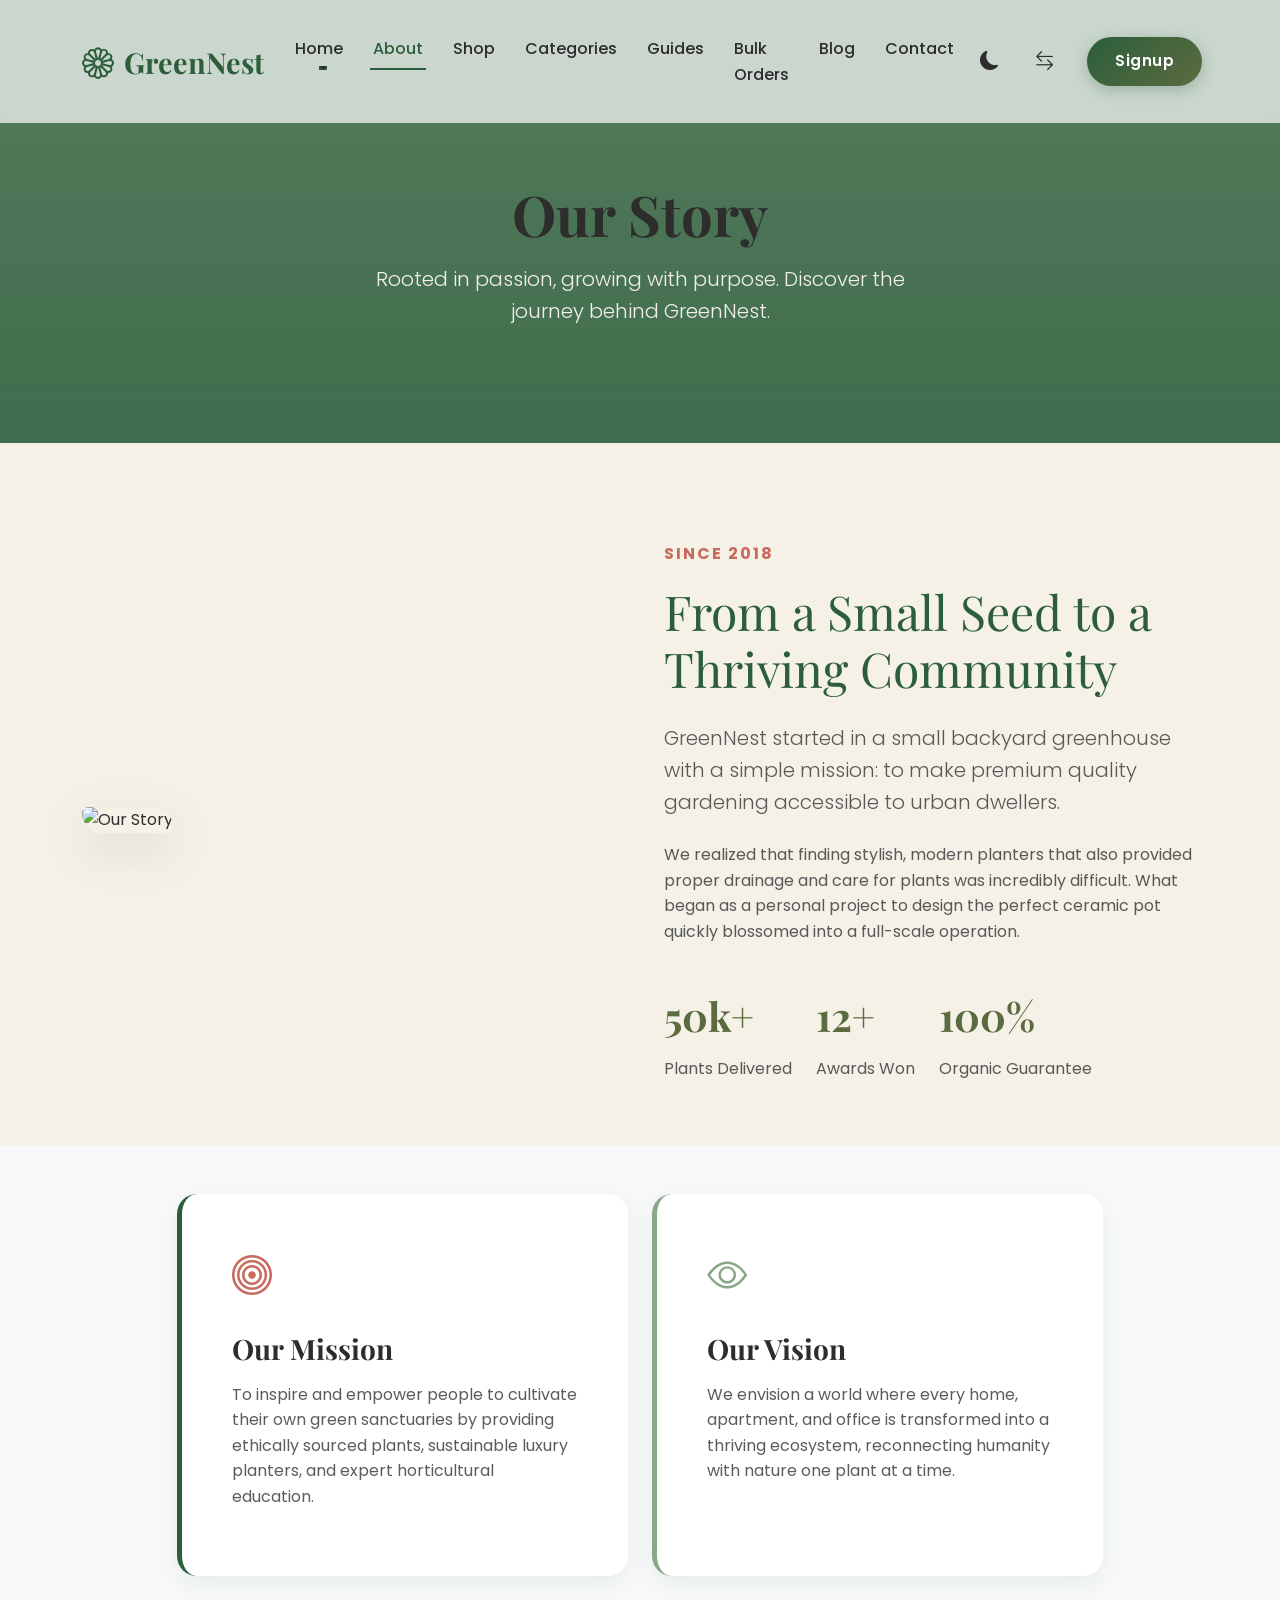
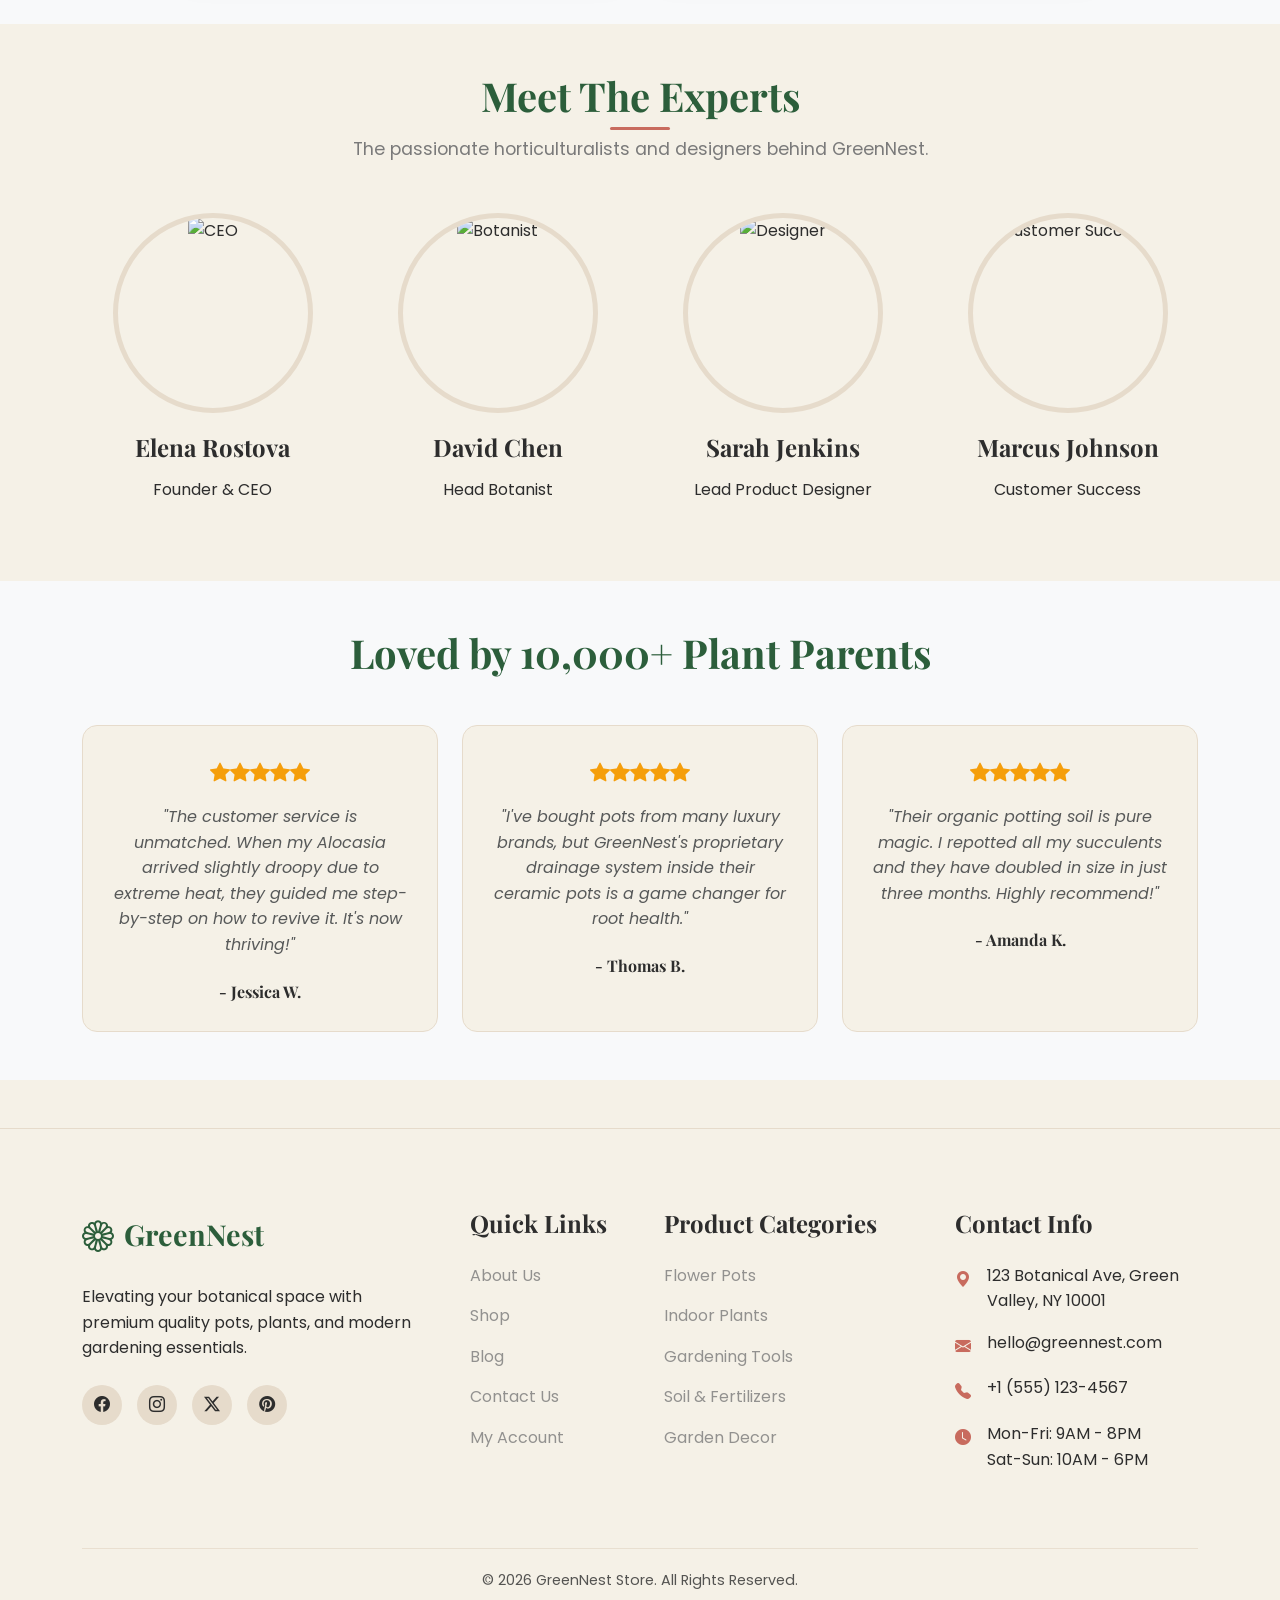
==== about.html @ ca54c71d "commit1" ====
<!DOCTYPE html>
<html lang="en" dir="ltr" data-theme="light">
<head>
    <meta charset="UTF-8">
    <meta name="viewport" content="width=device-width, initial-scale=1.0">
    <title>About Us | GreenNest</title>
    <link rel="icon" type="image/svg+xml" href="favicon.svg">
    
    <link href="https://cdn.jsdelivr.net/npm/bootstrap@5.3.2/dist/css/bootstrap.min.css" rel="stylesheet">
    <link rel="stylesheet" href="https://cdn.jsdelivr.net/npm/bootstrap-icons@1.11.1/font/bootstrap-icons.css">
    <link href="https://unpkg.com/aos@2.3.1/dist/aos.css" rel="stylesheet">
    
    <link rel="stylesheet" href="css/style.css">
    <link rel="stylesheet" href="css/rtl.css">
    
    <style>
        .page-hero {
            padding: 180px 0 100px;
            background: linear-gradient(rgba(44, 94, 59, 0.8), rgba(44, 94, 59, 0.9)), url('https://loremflickr.com/1920/600/botanical,garden?lock=31') center/cover;
            color: #fff;
            text-align: center;
        }
        
        .story-img {
            border-radius: 30px 100px 30px 100px;
            box-shadow: var(--shadow-lg);
            width: 100%;
            height: 500px;
            object-fit: cover;
        }
        
        .mission-box {
            background: var(--color-white);
            padding: 50px;
            border-radius: 20px;
            box-shadow: var(--shadow-md);
            height: 100%;
            border-left: 5px solid var(--color-forest-green);
        }
        [data-theme="dark"] .mission-box {
            background: var(--color-card-bg);
        }
        
        .team-member {
            text-align: center;
            margin-bottom: 30px;
        }
        
        .team-img-wrap {
            width: 200px;
            height: 200px;
            border-radius: 50%;
            margin: 0 auto 20px;
            overflow: hidden;
            position: relative;
            border: 5px solid var(--color-beige);
        }
        
        .team-img-wrap img {
            width: 100%;
            height: 100%;
            object-fit: cover;
            transition: transform var(--transition-smooth);
        }
        
        .team-member:hover .team-img-wrap img {
            transform: scale(1.1);
        }
        
        .review-card {
            background: var(--color-bg);
            border: 1px solid var(--color-border);
            border-radius: 15px;
            padding: 30px;
            text-align: center;
            transition: all var(--transition-fast);
        }
        .review-card:hover {
            box-shadow: var(--shadow-md);
            transform: translateY(-5px);
        }
    </style>
</head>
<body>

    <!-- Header (Shared) -->
    <header class="site-header">
        <div class="container">
            <nav class="navbar navbar-expand-lg">
                <a class="navbar-brand" href="index.html">
                    <i class="bi bi-flower1"></i> GreenNest
                </a>
                
                <button class="navbar-toggler" type="button" data-bs-toggle="collapse" data-bs-target="#mainNav">
                    <span class="navbar-toggler-icon"></span>
                </button>
                
                <div class="collapse navbar-collapse" id="mainNav">
                    <ul class="navbar-nav mx-auto mb-2 mb-lg-0">
                        <li class="nav-item dropdown">
                            <a class="nav-link dropdown-toggle" href="#" role="button" data-bs-toggle="dropdown">Home</a>
                            <ul class="dropdown-menu glass-panel">
                                <li><a class="dropdown-item" href="index.html">Home 1</a></li>
                                <li><a class="dropdown-item" href="index-2.html">Home 2</a></li>
                            </ul>
                        </li>
                        <li class="nav-item"><a class="nav-link active" href="about.html">About</a></li>
                        <li class="nav-item"><a class="nav-link" href="shop.html">Shop</a></li>
                        <li class="nav-item"><a class="nav-link" href="categories.html">Categories</a></li>
                        <li class="nav-item"><a class="nav-link" href="gardening-guides.html">Guides</a></li>
                        <li class="nav-item"><a class="nav-link" href="bulk-orders.html">Bulk Orders</a></li>
                        <li class="nav-item"><a class="nav-link" href="blog.html">Blog</a></li>
                        <li class="nav-item"><a class="nav-link" href="contact.html">Contact</a></li>
                    </ul>
                    
                    <div class="nav-actions">
                        <button id="themeToggle" class="icon-btn theme-toggle" title="Toggle Dark/Light Mode">
                            <i class="bi bi-moon-fill"></i>
                        </button>
                        <button id="rtlToggle" class="icon-btn" title="Toggle RTL">
                            <i class="bi bi-arrow-left-right"></i>
                        </button>
                        
                        <a href="signup.html" class="btn-premium btn-primary-custom ms-2">Signup</a>
                    </div>
                </div>
            </nav>
        </div>
    </header>

    <main>
        <!-- Section 1: Hero -->
        <section class="page-hero" data-aos="fade-in">
            <div class="container">
                <h1 class="display-4 fw-bold mb-3" style="font-family: var(--font-secondary);">Our Story</h1>
                <p class="lead max-w-lg mx-auto" style="max-width: 600px; color: var(--color-cream);">Rooted in passion, growing with purpose. Discover the journey behind GreenNest.</p>
            </div>
        </section>

        <!-- Section 2: Our Story (Split layout) -->
        <section class="py-5" style="margin-top: 50px;">
            <div class="container">
                <div class="row align-items-center g-5">
                    <div class="col-lg-6" data-aos="fade-right">
                        <img loading="lazy" src="https://loremflickr.com/800/800/greenhouse,founder?lock=32" alt="Our Story" class="story-img">
                    </div>
                    <div class="col-lg-6" data-aos="fade-left">
                        <span class="text-uppercase fw-bold mb-3 d-block" style="color: var(--color-terracotta); letter-spacing: 2px;">Since 2018</span>
                        <h2 class="display-5 mb-4" style="color: var(--color-forest-green); font-family: var(--font-secondary);">From a Small Seed to a Thriving Community</h2>
                        <p class="lead text-muted mb-4">GreenNest started in a small backyard greenhouse with a simple mission: to make premium quality gardening accessible to urban dwellers.</p>
                        <p class="text-muted mb-4">We realized that finding stylish, modern planters that also provided proper drainage and care for plants was incredibly difficult. What began as a personal project to design the perfect ceramic pot quickly blossomed into a full-scale operation.</p>
                        <div class="d-flex gap-4 mt-5">
                            <div>
                                <h3 class="fs-1 fw-bold" style="color: var(--color-olive);">50k+</h3>
                                <p class="text-muted">Plants Delivered</p>
                            </div>
                            <div>
                                <h3 class="fs-1 fw-bold" style="color: var(--color-olive);">12+</h3>
                                <p class="text-muted">Awards Won</p>
                            </div>
                            <div>
                                <h3 class="fs-1 fw-bold" style="color: var(--color-olive);">100%</h3>
                                <p class="text-muted">Organic Guarantee</p>
                            </div>
                        </div>
                    </div>
                </div>
            </div>
        </section>

        <!-- Section 3: Mission & Vision -->
        <section class="bg-light py-5">
            <div class="container">
                <div class="row g-4 justify-content-center">
                    <div class="col-lg-5" data-aos="zoom-in" data-aos-delay="100">
                        <div class="mission-box">
                            <i class="bi bi-bullseye fs-1 mb-4 d-block" style="color: var(--color-terracotta);"></i>
                            <h3 class="mb-3">Our Mission</h3>
                            <p class="text-muted">To inspire and empower people to cultivate their own green sanctuaries by providing ethically sourced plants, sustainable luxury planters, and expert horticultural education.</p>
                        </div>
                    </div>
                    <div class="col-lg-5" data-aos="zoom-in" data-aos-delay="200">
                        <div class="mission-box" style="border-left-color: var(--color-sage-green);">
                            <i class="bi bi-eye fs-1 mb-4 d-block" style="color: var(--color-sage-green);"></i>
                            <h3 class="mb-3">Our Vision</h3>
                            <p class="text-muted">We envision a world where every home, apartment, and office is transformed into a thriving ecosystem, reconnecting humanity with nature one plant at a time.</p>
                        </div>
                    </div>
                </div>
            </div>
        </section>

        <!-- Section 4: Our Team -->
        <section class="py-5">
            <div class="container">
                <div class="section-title" data-aos="fade-up">
                    <h2>Meet The Experts</h2>
                    <p>The passionate horticulturalists and designers behind GreenNest.</p>
                </div>
                
                <div class="row g-4">
                    <div class="col-lg-3 col-md-6" data-aos="fade-up" data-aos-delay="100">
                        <div class="team-member">
                            <div class="team-img-wrap">
                                <img loading="lazy" src="https://loremflickr.com/400/400/portrait,woman?lock=33" alt="CEO">
                            </div>
                            <h4>Elena Rostova</h4>
                            <p class="text-terracotta">Founder & CEO</p>
                        </div>
                    </div>
                    <div class="col-lg-3 col-md-6" data-aos="fade-up" data-aos-delay="200">
                        <div class="team-member">
                            <div class="team-img-wrap">
                                <img loading="lazy" src="https://loremflickr.com/400/400/portrait,man?lock=34" alt="Botanist">
                            </div>
                            <h4>David Chen</h4>
                            <p class="text-terracotta">Head Botanist</p>
                        </div>
                    </div>
                    <div class="col-lg-3 col-md-6" data-aos="fade-up" data-aos-delay="300">
                        <div class="team-member">
                            <div class="team-img-wrap">
                                <img loading="lazy" src="https://loremflickr.com/400/400/portrait,woman?lock=35" alt="Designer">
                            </div>
                            <h4>Sarah Jenkins</h4>
                            <p class="text-terracotta">Lead Product Designer</p>
                        </div>
                    </div>
                    <div class="col-lg-3 col-md-6" data-aos="fade-up" data-aos-delay="400">
                        <div class="team-member">
                            <div class="team-img-wrap">
                                <img loading="lazy" src="https://loremflickr.com/400/400/portrait,man?lock=36" alt="Customer Success">
                            </div>
                            <h4>Marcus Johnson</h4>
                            <p class="text-terracotta">Customer Success</p>
                        </div>
                    </div>
                </div>
            </div>
        </section>

        <!-- Section 5: Customer Reviews (Carousel style layout) -->
        <section class="bg-light py-5 mb-5">
            <div class="container">
                <div class="text-center mb-5" data-aos="fade-down">
                    <h2 class="display-6 fw-bold" style="color: var(--color-forest-green); font-family: var(--font-secondary);">Loved by 10,000+ Plant Parents</h2>
                </div>
                
                <div class="row g-4">
                    <div class="col-md-4" data-aos="flip-left" data-aos-delay="100">
                        <div class="review-card h-100">
                            <div class="product-rating mb-3 fs-5"><i class="bi bi-star-fill"></i><i class="bi bi-star-fill"></i><i class="bi bi-star-fill"></i><i class="bi bi-star-fill"></i><i class="bi bi-star-fill"></i></div>
                            <p class="fst-italic text-muted mb-4">"The customer service is unmatched. When my Alocasia arrived slightly droopy due to extreme heat, they guided me step-by-step on how to revive it. It's now thriving!"</p>
                            <h6 class="fw-bold m-0">- Jessica W.</h6>
                        </div>
                    </div>
                    <div class="col-md-4" data-aos="flip-left" data-aos-delay="200">
                        <div class="review-card h-100">
                            <div class="product-rating mb-3 fs-5"><i class="bi bi-star-fill"></i><i class="bi bi-star-fill"></i><i class="bi bi-star-fill"></i><i class="bi bi-star-fill"></i><i class="bi bi-star-fill"></i></div>
                            <p class="fst-italic text-muted mb-4">"I've bought pots from many luxury brands, but GreenNest's proprietary drainage system inside their ceramic pots is a game changer for root health."</p>
                            <h6 class="fw-bold m-0">- Thomas B.</h6>
                        </div>
                    </div>
                    <div class="col-md-4" data-aos="flip-left" data-aos-delay="300">
                        <div class="review-card h-100">
                            <div class="product-rating mb-3 fs-5"><i class="bi bi-star-fill"></i><i class="bi bi-star-fill"></i><i class="bi bi-star-fill"></i><i class="bi bi-star-fill"></i><i class="bi bi-star-fill"></i></div>
                            <p class="fst-italic text-muted mb-4">"Their organic potting soil is pure magic. I repotted all my succulents and they have doubled in size in just three months. Highly recommend!"</p>
                            <h6 class="fw-bold m-0">- Amanda K.</h6>
                        </div>
                    </div>
                </div>
            </div>
        </section>
    </main>

    <!-- Footer (Shared) -->
    <footer class="site-footer">
        <div class="container">
            <div class="row g-5">
                <div class="col-lg-4 col-md-6">
                    <a class="navbar-brand mb-4" href="index.html">
                        <i class="bi bi-flower1"></i> GreenNest
                    </a>
                    <p class="mb-4">Elevating your botanical space with premium quality pots, plants, and modern gardening essentials.</p>
                    <div class="social-icons">
                        <a href="#"><i class="bi bi-facebook"></i></a>
                        <a href="#"><i class="bi bi-instagram"></i></a>
                        <a href="#"><i class="bi bi-twitter-x"></i></a>
                        <a href="#"><i class="bi bi-pinterest"></i></a>
                    </div>
                </div>
                
                <div class="col-lg-2 col-md-6">
                    <h4 class="footer-title">Quick Links</h4>
                    <ul class="footer-links">
                        <li><a href="about.html">About Us</a></li>
                        <li><a href="shop.html">Shop</a></li>
                        <li><a href="blog.html">Blog</a></li>
                        <li><a href="contact.html">Contact Us</a></li>
                        <li><a href="login.html">My Account</a></li>
                    </ul>
                </div>
                
                <div class="col-lg-3 col-md-6">
                    <h4 class="footer-title">Product Categories</h4>
                    <ul class="footer-links">
                        <li><a href="categories.html">Flower Pots</a></li>
                        <li><a href="categories.html">Indoor Plants</a></li>
                        <li><a href="categories.html">Gardening Tools</a></li>
                        <li><a href="categories.html">Soil & Fertilizers</a></li>
                        <li><a href="categories.html">Garden Decor</a></li>
                    </ul>
                </div>
                
                <div class="col-lg-3 col-md-6">
                    <h4 class="footer-title">Contact Info</h4>
                    <ul class="list-unstyled">
                        <li class="mb-3 d-flex"><i class="bi bi-geo-alt-fill me-3 mt-1 text-terracotta" style="color: var(--color-terracotta);"></i> 123 Botanical Ave, Green Valley, NY 10001</li>
                        <li class="mb-3 d-flex"><i class="bi bi-envelope-fill me-3 mt-1 text-terracotta" style="color: var(--color-terracotta);"></i> hello@greennest.com</li>
                        <li class="mb-3 d-flex"><i class="bi bi-telephone-fill me-3 mt-1 text-terracotta" style="color: var(--color-terracotta);"></i> +1 (555) 123-4567</li>
                        <li class="mb-3 d-flex"><i class="bi bi-clock-fill me-3 mt-1 text-terracotta" style="color: var(--color-terracotta);"></i> Mon-Fri: 9AM - 8PM<br>Sat-Sun: 10AM - 6PM</li>
                    </ul>
                </div>
            </div>
            
            <div class="footer-bottom">
                <p class="m-0">&copy; 2026 GreenNest Store. All Rights Reserved.</p>
            </div>
        </div>
    </footer>
    
    <button id="backToTop" class="back-to-top"><i class="bi bi-arrow-up"></i></button>

    <script src="https://cdn.jsdelivr.net/npm/bootstrap@5.3.2/dist/js/bootstrap.bundle.min.js"></script>
    <script src="https://unpkg.com/aos@2.3.1/dist/aos.js"></script>
    <script src="js/main.js"></script>
</body>
</html>
---- css/style.css ----
@import url('https://fonts.googleapis.com/css2?family=Playfair+Display:ital,wght@0,400;0,600;0,700;1,400&family=Poppins:wght@300;400;500;600;700&display=swap');

:root {
  /* Earthy Color Palette - Light Mode */
  --color-forest-green: #2C5E3B;
  --color-sage-green: #8AA789;
  --color-olive: #5B6B40;
  --color-terracotta: #C86B5E;
  --color-beige: #E6DBCB;
  --color-cream: #F5F1E7;
  --color-white: #FFFFFF;
  --color-charcoal: #2D2D2D;
  --color-gray: #7A7A7A;
  --color-light-gray: #EFEFEF;
  --color-bg: var(--color-cream);
  --color-text: var(--color-charcoal);
  --color-text-muted: var(--color-gray);
  --color-border: var(--color-beige);
  --color-card-bg: rgba(255, 255, 255, 0.85);

  /* Glassmorphism */
  --glass-bg: rgba(255, 255, 255, 0.7);
  --glass-border: rgba(255, 255, 255, 0.5);
  --glass-shadow: 0 8px 32px 0 rgba(44, 94, 59, 0.1);

  /* Typography */
  --font-primary: 'Poppins', sans-serif;
  --font-secondary: 'Playfair Display', serif;

  /* Shadows */
  --shadow-sm: 0 2px 8px rgba(0,0,0,0.05);
  --shadow-md: 0 8px 24px rgba(44,94,59,0.08);
  --shadow-lg: 0 16px 48px rgba(44,94,59,0.15);
  
  /* Transitions */
  --transition-fast: 0.3s ease;
  --transition-smooth: 0.5s cubic-bezier(0.25, 0.8, 0.25, 1);
}

[data-theme="dark"] {
  /* Earthy Color Palette - Dark Mode */
  --color-bg: #1A1F1C;
  --color-text: #F5F1E7;
  --color-text-muted: #A3A3A3;
  --color-border: #3A4740;
  --color-card-bg: rgba(44, 94, 59, 0.15);
  --color-beige: #3A4740; /* Darker beige equivalent */
  --color-cream: #1A1F1C;
  --color-white: #222824; /* Off-black */
  --color-charcoal: #F5F1E7;
  
  --glass-bg: rgba(26, 31, 28, 0.8);
  --glass-border: rgba(255, 255, 255, 0.1);
  --glass-shadow: 0 8px 32px 0 rgba(0, 0, 0, 0.3);
  
  --shadow-sm: 0 2px 8px rgba(0,0,0,0.2);
  --shadow-md: 0 8px 24px rgba(0,0,0,0.3);
  --shadow-lg: 0 16px 48px rgba(0,0,0,0.5);
}

* {
  margin: 0;
  padding: 0;
  box-sizing: border-box;
}

body {
  font-family: var(--font-primary);
  background-color: var(--color-bg);
  color: var(--color-text);
  line-height: 1.6;
  overflow-x: hidden;
  transition: background-color var(--transition-fast), color var(--transition-fast);
}

h1, h2, h3, h4, h5, h6 {
  font-family: var(--font-secondary);
  color: var(--color-text);
  font-weight: 700;
  margin-bottom: 1rem;
}

a {
  text-decoration: none;
  color: inherit;
  transition: color var(--transition-fast);
}

ul {
  list-style: none;
  padding: 0;
  margin: 0;
}

/* Glassmorphism Utilities */
.glass-panel {
  background: var(--glass-bg);
  backdrop-filter: blur(12px);
  -webkit-backdrop-filter: blur(12px);
  border: 1px solid var(--glass-border);
  box-shadow: var(--glass-shadow);
  border-radius: 20px;
}

/* Buttons */
.btn-premium {
  display: inline-flex;
  align-items: center;
  justify-content: center;
  padding: 12px 28px;
  border-radius: 50px;
  font-weight: 600;
  font-size: 0.95rem;
  letter-spacing: 0.5px;
  cursor: pointer;
  transition: all var(--transition-smooth);
  border: none;
  position: relative;
  overflow: hidden;
  z-index: 1;
}

.btn-primary-custom {
  background: linear-gradient(135deg, var(--color-forest-green), var(--color-olive));
  color: #fff !important;
  box-shadow: 0 4px 15px rgba(44, 94, 59, 0.3);
}

.btn-primary-custom:hover {
  transform: translateY(-3px);
  box-shadow: 0 8px 25px rgba(44, 94, 59, 0.5);
}

.btn-primary-custom::after {
  content: '';
  position: absolute;
  top: 0; left: 0; right: 0; bottom: 0;
  background: linear-gradient(135deg, var(--color-olive), var(--color-forest-green));
  opacity: 0;
  z-index: -1;
  transition: opacity var(--transition-smooth);
}

.btn-primary-custom:hover::after {
  opacity: 1;
}

.btn-outline-custom {
  background: transparent;
  color: var(--color-forest-green);
  border: 2px solid var(--color-forest-green);
}

[data-theme="dark"] .btn-outline-custom {
  color: var(--color-sage-green);
  border-color: var(--color-sage-green);
}

.btn-outline-custom:hover {
  background: var(--color-forest-green);
  color: #fff;
  transform: translateY(-2px);
}

/* Ripple Effect */
.ripple {
  position: absolute;
  border-radius: 50%;
  transform: scale(0);
  animation: ripple-anim 600ms linear;
  background-color: rgba(255, 255, 255, 0.4);
}

@keyframes ripple-anim {
  to {
    transform: scale(4);
    opacity: 0;
  }
}

/* Header & Navbar */
.site-header {
  position: fixed;
  top: 0;
  left: 0;
  width: 100%;
  z-index: 1000;
  transition: all var(--transition-fast);
  background: var(--glass-bg);
  backdrop-filter: blur(16px);
  -webkit-backdrop-filter: blur(16px);
  padding: 20px 0;
}

.site-header.scrolled {
  background: var(--glass-bg);
  backdrop-filter: blur(16px);
  -webkit-backdrop-filter: blur(16px);
  box-shadow: var(--shadow-sm);
  padding: 10px 0;
  border-bottom: 1px solid var(--glass-border);
}

.navbar-brand {
  font-family: var(--font-secondary);
  font-size: 1.8rem;
  font-weight: 700;
  color: var(--color-forest-green) !important;
  display: flex;
  align-items: center;
  gap: 10px;
}

[data-theme="dark"] .navbar-brand {
  color: var(--color-sage-green) !important;
}

.navbar-brand i {
  font-size: 2rem;
}

.nav-link {
  font-weight: 500;
  color: var(--color-text) !important;
  position: relative;
  padding: 8px 15px !important;
  transition: color var(--transition-fast);
}

.nav-link:hover, .nav-link.active {
  color: var(--color-forest-green) !important;
}

[data-theme="dark"] .nav-link:hover, [data-theme="dark"] .nav-link.active {
  color: var(--color-sage-green) !important;
}

.nav-link::after {
  content: '';
  position: absolute;
  bottom: 0;
  left: 50%;
  width: 0;
  height: 2px;
  background: var(--color-forest-green);
  transition: all var(--transition-fast);
  transform: translateX(-50%);
}

[data-theme="dark"] .nav-link::after {
  background: var(--color-sage-green);
}

.nav-link:hover::after, .nav-link.active::after {
  width: 70%;
}

.nav-actions {
  display: flex;
  align-items: center;
  gap: 15px;
}

.icon-btn {
  background: none;
  border: none;
  font-size: 1.2rem;
  color: var(--color-text);
  cursor: pointer;
  transition: all var(--transition-fast);
  width: 40px;
  height: 40px;
  border-radius: 50%;
  display: flex;
  align-items: center;
  justify-content: center;
}

.icon-btn:hover {
  background: var(--color-beige);
  color: var(--color-forest-green);
}

/* Theme Toggle Rotation */
.theme-toggle i {
  transition: transform 0.5s ease;
}
.theme-toggle:hover i {
  transform: rotate(180deg);
}

/* Sections */
section {
  padding: 100px 0;
  position: relative;
  overflow: hidden;
}

.section-title {
  text-align: center;
  margin-bottom: 50px;
}

.section-title h2 {
  font-size: 2.5rem;
  color: var(--color-forest-green);
  position: relative;
  display: inline-block;
  margin-bottom: 15px;
}

[data-theme="dark"] .section-title h2 {
  color: var(--color-sage-green);
}

.section-title h2::after {
  content: '';
  position: absolute;
  bottom: -10px;
  left: 50%;
  transform: translateX(-50%);
  width: 60px;
  height: 3px;
  background: var(--color-terracotta);
  border-radius: 2px;
}

.section-title p {
  color: var(--color-text-muted);
  font-size: 1.1rem;
  max-width: 600px;
  margin: 0 auto;
}

/* Product Cards */
.product-card {
  background: var(--color-card-bg);
  border-radius: 20px;
  overflow: hidden;
  box-shadow: var(--shadow-sm);
  transition: all var(--transition-smooth);
  border: 1px solid var(--color-border);
  position: relative;
  height: 100%;
  display: flex;
  flex-direction: column;
}

.product-card:hover {
  transform: translateY(-10px);
  box-shadow: var(--shadow-lg);
  border-color: var(--color-forest-green);
}

.product-img-wrap {
  position: relative;
  overflow: hidden;
  padding-top: 100%; /* 1:1 Aspect Ratio */
}

.product-img-wrap img {
  position: absolute;
  top: 0;
  left: 0;
  width: 100%;
  height: 100%;
  object-fit: cover;
  transition: transform 0.8s ease;
}

.product-card:hover .product-img-wrap img {
  transform: scale(1.1);
}

.category-badge {
  position: absolute;
  top: 15px;
  left: 15px;
  background: var(--color-terracotta);
  color: #fff;
  padding: 5px 12px;
  border-radius: 20px;
  font-size: 0.8rem;
  font-weight: 600;
  z-index: 2;
  box-shadow: 0 4px 10px rgba(0,0,0,0.1);
}

.wishlist-btn {
  position: absolute;
  top: 15px;
  right: 15px;
  background: rgba(255,255,255,0.9);
  color: var(--color-charcoal);
  width: 35px;
  height: 35px;
  border-radius: 50%;
  display: flex;
  align-items: center;
  justify-content: center;
  text-decoration: none;
  z-index: 2;
  transition: all var(--transition-fast);
  box-shadow: 0 4px 10px rgba(0,0,0,0.1);
}

.wishlist-btn:hover {
  background: var(--color-terracotta);
  color: #fff;
}

.quick-view-overlay {
  position: absolute;
  bottom: -50px;
  left: 0;
  width: 100%;
  background: rgba(44, 94, 59, 0.85);
  backdrop-filter: blur(5px);
  display: flex;
  justify-content: center;
  padding: 15px;
  transition: all var(--transition-smooth);
  z-index: 2;
}

.product-card:hover .quick-view-overlay {
  bottom: 0;
}

.quick-view-btn {
  color: #fff;
  background: transparent;
  border: 1px solid #fff;
  padding: 8px 20px;
  border-radius: 30px;
  font-size: 0.9rem;
  transition: all var(--transition-fast);
}

.quick-view-btn:hover {
  background: #fff;
  color: var(--color-forest-green);
}

.product-info {
  padding: 20px;
  flex-grow: 1;
  display: flex;
  flex-direction: column;
}

.product-title {
  font-family: var(--font-primary);
  font-size: 1.1rem;
  font-weight: 600;
  margin-bottom: 10px;
  color: var(--color-text);
}

.product-rating {
  color: #F59E0B;
  font-size: 0.9rem;
  margin-bottom: 10px;
}

.product-price {
  font-weight: 700;
  font-size: 1.2rem;
  color: var(--color-forest-green);
  margin-top: auto;
}

[data-theme="dark"] .product-price {
  color: var(--color-sage-green);
}

/* Forms - Glassmorphism */
.form-control-glass {
  background: var(--glass-bg);
  border: 1px solid var(--glass-border);
  color: var(--color-text);
  border-radius: 12px;
  padding: 15px 20px;
  transition: all var(--transition-fast);
}

.form-control-glass:focus {
  background: var(--color-white);
  border-color: var(--color-forest-green);
  box-shadow: 0 0 0 4px rgba(44, 94, 59, 0.1);
  color: var(--color-text);
}

.form-floating-custom label {
  color: var(--color-text-muted);
  padding: 15px 20px;
}

/* Footer */
.site-footer {
  background: var(--color-bg);
  color: var(--color-text);
  padding: 80px 0 20px;
  position: relative;
  overflow: hidden;
  border-top: 1px solid var(--color-border);
}

[data-theme="dark"] .site-footer {
  background: #111513; /* Darker than body */
}

.footer-title {
  font-family: var(--font-secondary);
  font-size: 1.5rem;
  margin-bottom: 25px;
  color: var(--color-text);
}

.footer-links li {
  margin-bottom: 15px;
}

.footer-links a {
  color: var(--color-text-muted);
  opacity: 0.8;
  transition: all var(--transition-fast);
  display: inline-flex;
  align-items: center;
  gap: 8px;
}

.footer-links a:hover {
  opacity: 1;
  color: var(--color-terracotta);
  transform: translateX(5px);
}

.social-icons {
  display: flex;
  gap: 15px;
  margin-top: 20px;
}

.social-icons a {
  width: 40px;
  height: 40px;
  background: var(--color-border);
  display: flex;
  align-items: center;
  justify-content: center;
  border-radius: 50%;
  color: var(--color-text);
  transition: all var(--transition-fast);
}

.social-icons a:hover {
  background: var(--color-terracotta);
  color: #fff;
  transform: translateY(-5px);
}

.footer-bottom {
  margin-top: 60px;
  padding-top: 20px;
  border-top: 1px solid var(--color-border);
  text-align: center;
  font-size: 0.9rem;
  opacity: 0.8;
}

.back-to-top {
  position: fixed;
  bottom: 30px;
  right: 30px;
  width: 50px;
  height: 50px;
  background: var(--color-terracotta);
  color: #fff;
  border-radius: 50%;
  display: flex;
  align-items: center;
  justify-content: center;
  font-size: 1.2rem;
  z-index: 999;
  cursor: pointer;
  opacity: 0;
  visibility: hidden;
  transition: all var(--transition-smooth);
  box-shadow: var(--shadow-md);
  border: none;
}

.back-to-top.visible {
  opacity: 1;
  visibility: visible;
}

.back-to-top:hover {
  transform: translateY(-5px);
  background: var(--color-forest-green);
}

/* Animations Custom Classes */
.hover-shine {
  position: relative;
  overflow: hidden;
}

.hover-shine::before {
  content: '';
  position: absolute;
  top: 0;
  left: -100%;
  width: 50%;
  height: 100%;
  background: linear-gradient(to right, rgba(255,255,255,0) 0%, rgba(255,255,255,0.3) 50%, rgba(255,255,255,0) 100%);
  transform: skewX(-25deg);
  z-index: 1;
  transition: all 0.7s;
}

.hover-shine:hover::before {
  left: 200%;
}

.card-lift {
  transition: transform 0.4s cubic-bezier(0.175, 0.885, 0.32, 1.275);
}
.card-lift:hover {
  transform: translateY(-15px) scale(1.02);
}

/* Responsive Utilities */
@media (max-width: 991px) {
  .navbar-collapse {
    background: var(--glass-bg);
    backdrop-filter: blur(16px);
    border-radius: 15px;
    padding: 20px;
    margin-top: 15px;
    box-shadow: var(--shadow-md);
    border: 1px solid var(--glass-border);
  }
  
  .site-header {
    background: var(--color-bg);
    padding: 10px 0;
  }
}

@media (max-width: 768px) {
  section {
    padding: 60px 0;
  }
  .section-title h2 {
    font-size: 2rem;
  }
}
---- css/rtl.css ----
/* RTL Support */
[dir="rtl"] {
  text-align: right;
}

[dir="rtl"] .navbar-brand {
  flex-direction: row-reverse;
}

[dir="rtl"] .nav-link::after {
  left: auto;
  right: 50%;
  transform: translateX(50%);
}

[dir="rtl"] .nav-actions {
  flex-direction: row-reverse;
}

[dir="rtl"] .ms-auto {
  margin-left: 0 !important;
  margin-right: auto !important;
}

[dir="rtl"] .me-auto {
  margin-right: 0 !important;
  margin-left: auto !important;
}

[dir="rtl"] .me-3 {
  margin-right: 0 !important;
  margin-left: 1rem !important;
}

[dir="rtl"] .ms-3 {
  margin-left: 0 !important;
  margin-right: 1rem !important;
}

[dir="rtl"] .pe-3 {
  padding-right: 0 !important;
  padding-left: 1rem !important;
}

[dir="rtl"] .ps-3 {
  padding-left: 0 !important;
  padding-right: 1rem !important;
}

[dir="rtl"] .category-badge {
  left: auto;
  right: 15px;
}

[dir="rtl"] .wishlist-btn {
  right: auto;
  left: 15px;
}

[dir="rtl"] .footer-links a:hover {
  transform: translateX(-5px);
}

[dir="rtl"] .back-to-top {
  right: auto;
  left: 30px;
}

[dir="rtl"] .form-floating-custom > label {
  left: auto;
  right: 0;
  padding-left: 0;
  padding-right: 20px;
  transform-origin: top right;
}

[dir="rtl"] .float-end {
  float: left !important;
}

[dir="rtl"] .text-end {
  text-align: left !important;
}
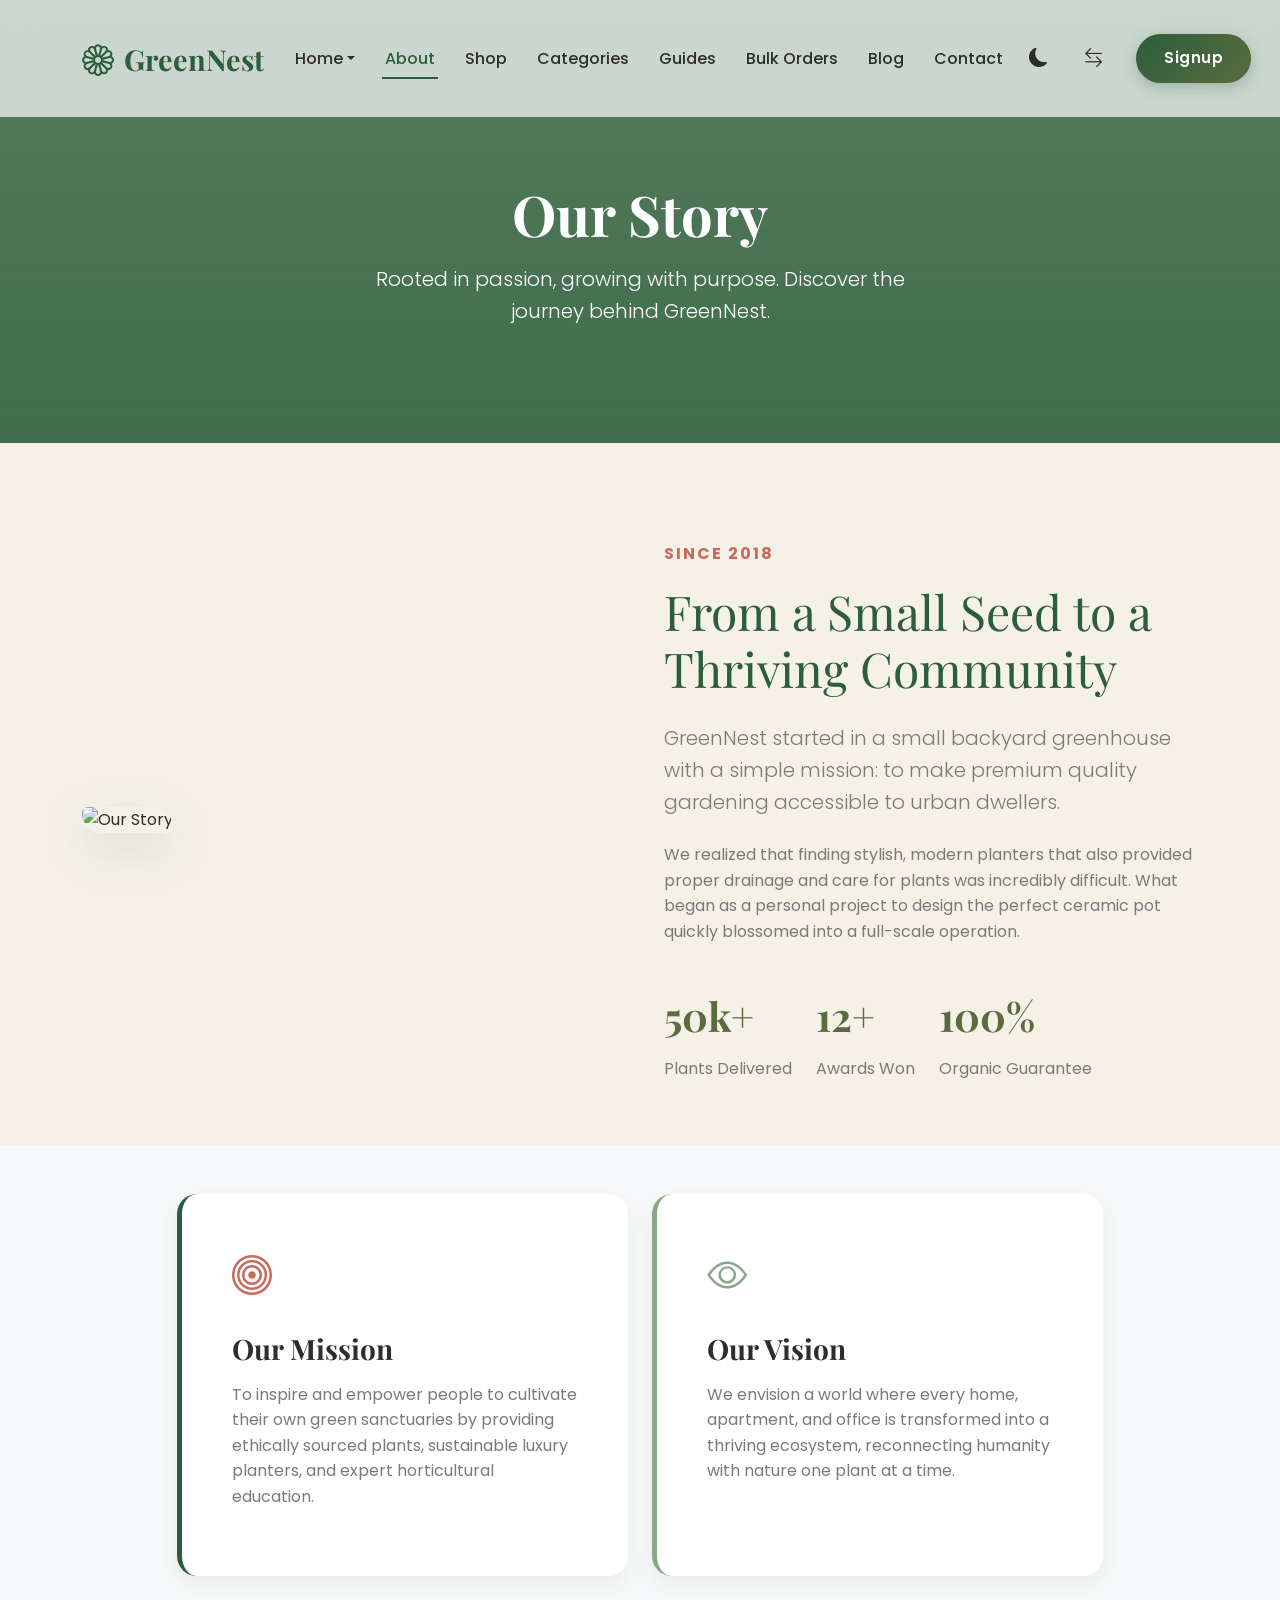
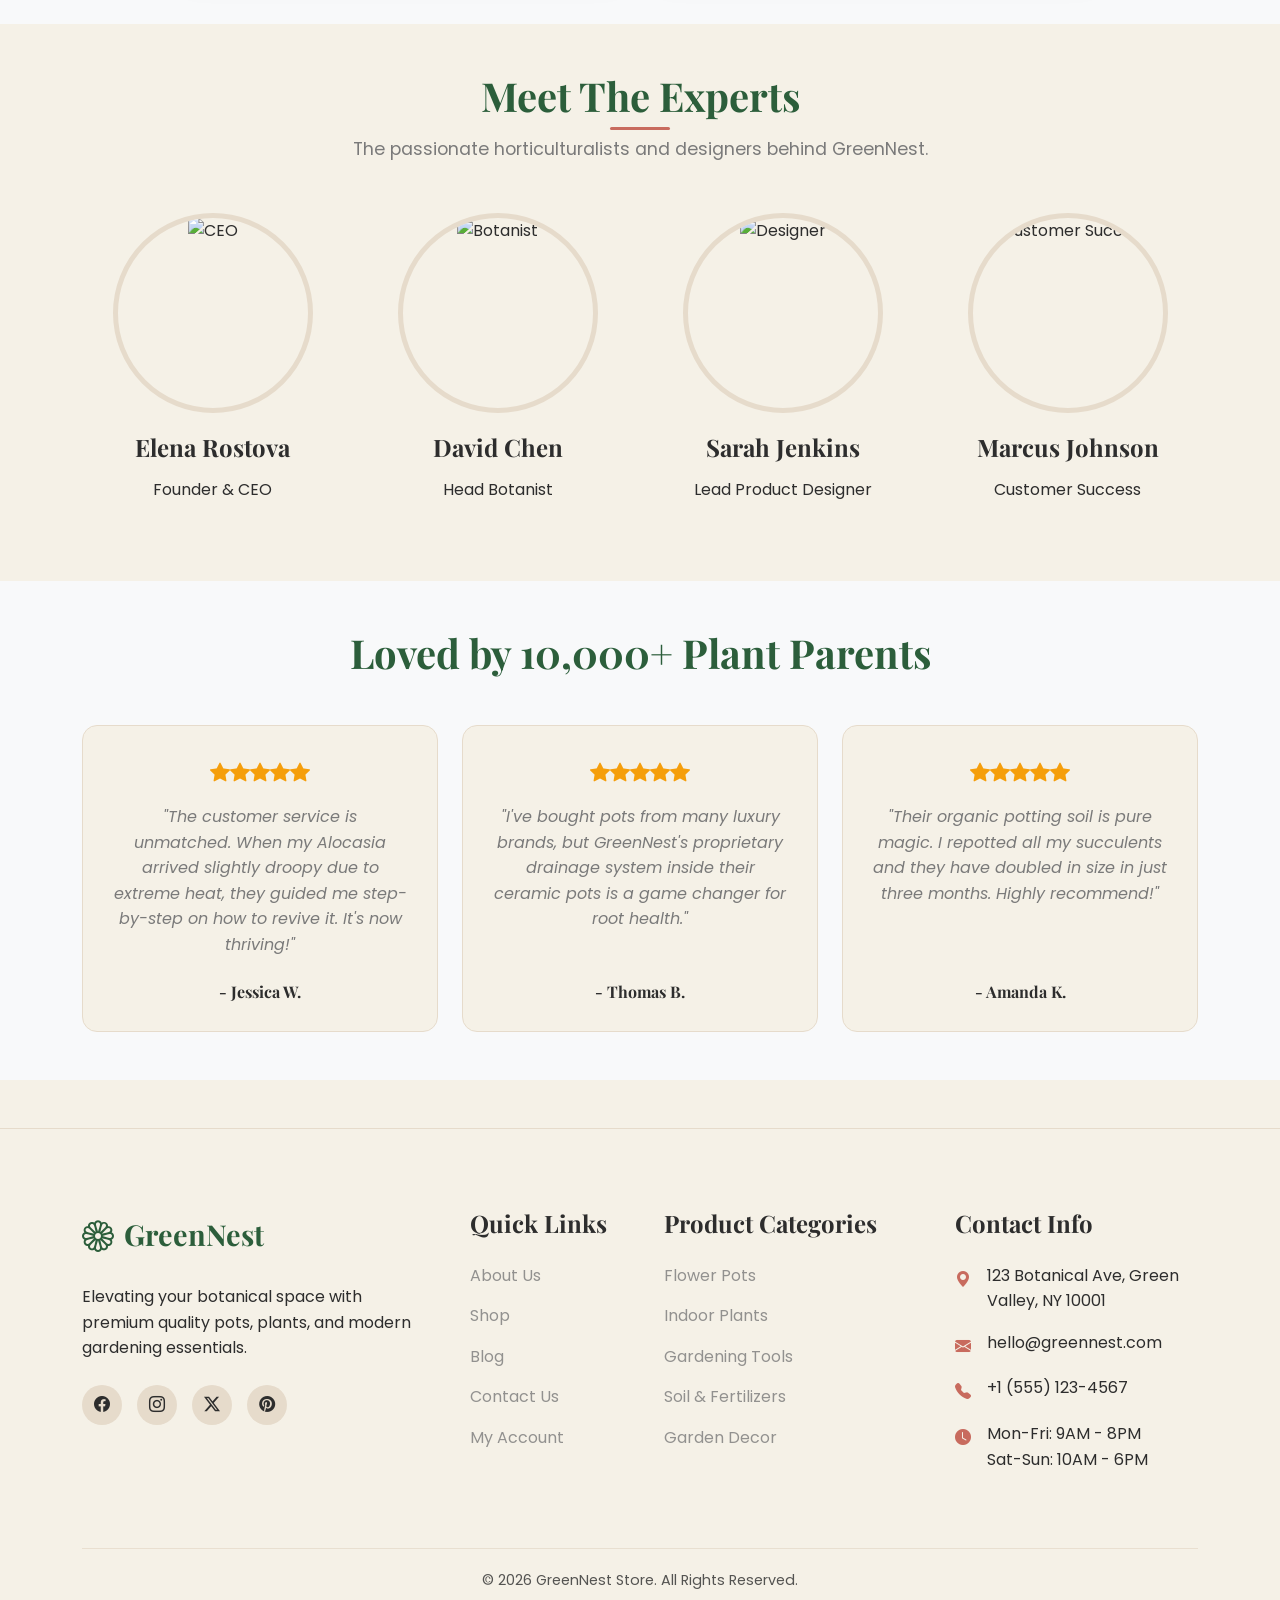
==== commit d0f40e14: "corrections" ====
--- a/about.html
+++ b/about.html
@@ -74,11 +74,14 @@
             padding: 30px;
             text-align: center;
             transition: all var(--transition-fast);
+            display: flex;
+            flex-direction: column;
         }
         .review-card:hover {
             box-shadow: var(--shadow-md);
             transform: translateY(-5px);
         }
+
     </style>
 </head>
 <body>
@@ -131,9 +134,9 @@
     <main>
         <!-- Section 1: Hero -->
         <section class="page-hero" data-aos="fade-in">
-            <div class="container">
-                <h1 class="display-4 fw-bold mb-3" style="font-family: var(--font-secondary);">Our Story</h1>
-                <p class="lead max-w-lg mx-auto" style="max-width: 600px; color: var(--color-cream);">Rooted in passion, growing with purpose. Discover the journey behind GreenNest.</p>
+            <div class="container text-white">
+                <h1 class="display-4 fw-bold mb-3 text-white" style="font-family: var(--font-secondary);">Our Story</h1>
+                <p class="lead max-w-lg mx-auto text-white" style="max-width: 600px;">Rooted in passion, growing with purpose. Discover the journey behind GreenNest.</p>
             </div>
         </section>
 
@@ -146,20 +149,20 @@
                     </div>
                     <div class="col-lg-6" data-aos="fade-left">
                         <span class="text-uppercase fw-bold mb-3 d-block" style="color: var(--color-terracotta); letter-spacing: 2px;">Since 2018</span>
-                        <h2 class="display-5 mb-4" style="color: var(--color-forest-green); font-family: var(--font-secondary);">From a Small Seed to a Thriving Community</h2>
+                        <h2 class="display-5 mb-4 story-heading">From a Small Seed to a Thriving Community</h2>
                         <p class="lead text-muted mb-4">GreenNest started in a small backyard greenhouse with a simple mission: to make premium quality gardening accessible to urban dwellers.</p>
                         <p class="text-muted mb-4">We realized that finding stylish, modern planters that also provided proper drainage and care for plants was incredibly difficult. What began as a personal project to design the perfect ceramic pot quickly blossomed into a full-scale operation.</p>
                         <div class="d-flex gap-4 mt-5">
                             <div>
-                                <h3 class="fs-1 fw-bold" style="color: var(--color-olive);">50k+</h3>
+                                <h3 class="fs-1 fw-bold stat-number">50k+</h3>
                                 <p class="text-muted">Plants Delivered</p>
                             </div>
                             <div>
-                                <h3 class="fs-1 fw-bold" style="color: var(--color-olive);">12+</h3>
+                                <h3 class="fs-1 fw-bold stat-number">12+</h3>
                                 <p class="text-muted">Awards Won</p>
                             </div>
                             <div>
-                                <h3 class="fs-1 fw-bold" style="color: var(--color-olive);">100%</h3>
+                                <h3 class="fs-1 fw-bold stat-number">100%</h3>
                                 <p class="text-muted">Organic Guarantee</p>
                             </div>
                         </div>
@@ -169,7 +172,7 @@
         </section>
 
         <!-- Section 3: Mission & Vision -->
-        <section class="bg-light py-5">
+        <section class="bg-theme-light py-5">
             <div class="container">
                 <div class="row g-4 justify-content-center">
                     <div class="col-lg-5" data-aos="zoom-in" data-aos-delay="100">
@@ -229,7 +232,7 @@
                     <div class="col-lg-3 col-md-6" data-aos="fade-up" data-aos-delay="400">
                         <div class="team-member">
                             <div class="team-img-wrap">
-                                <img loading="lazy" src="https://loremflickr.com/400/400/portrait,man?lock=36" alt="Customer Success">
+                                <img loading="lazy" src="https://loremflickr.com/400/400/portrait,man?lock=42" alt="Customer Success">
                             </div>
                             <h4>Marcus Johnson</h4>
                             <p class="text-terracotta">Customer Success</p>
@@ -240,32 +243,32 @@
         </section>
 
         <!-- Section 5: Customer Reviews (Carousel style layout) -->
-        <section class="bg-light py-5 mb-5">
+        <section class="bg-theme-light py-5 mb-5">
             <div class="container">
                 <div class="text-center mb-5" data-aos="fade-down">
                     <h2 class="display-6 fw-bold" style="color: var(--color-forest-green); font-family: var(--font-secondary);">Loved by 10,000+ Plant Parents</h2>
                 </div>
                 
-                <div class="row g-4">
-                    <div class="col-md-4" data-aos="flip-left" data-aos-delay="100">
+                <div class="row g-4 justify-content-center">
+                    <div class="col-md-6 col-xl-4" data-aos="flip-left" data-aos-delay="100">
                         <div class="review-card h-100">
                             <div class="product-rating mb-3 fs-5"><i class="bi bi-star-fill"></i><i class="bi bi-star-fill"></i><i class="bi bi-star-fill"></i><i class="bi bi-star-fill"></i><i class="bi bi-star-fill"></i></div>
                             <p class="fst-italic text-muted mb-4">"The customer service is unmatched. When my Alocasia arrived slightly droopy due to extreme heat, they guided me step-by-step on how to revive it. It's now thriving!"</p>
-                            <h6 class="fw-bold m-0">- Jessica W.</h6>
-                        </div>
-                    </div>
-                    <div class="col-md-4" data-aos="flip-left" data-aos-delay="200">
+                            <h6 class="fw-bold m-0 mt-auto">- Jessica W.</h6>
+                        </div>
+                    </div>
+                    <div class="col-md-6 col-xl-4" data-aos="flip-left" data-aos-delay="200">
                         <div class="review-card h-100">
                             <div class="product-rating mb-3 fs-5"><i class="bi bi-star-fill"></i><i class="bi bi-star-fill"></i><i class="bi bi-star-fill"></i><i class="bi bi-star-fill"></i><i class="bi bi-star-fill"></i></div>
                             <p class="fst-italic text-muted mb-4">"I've bought pots from many luxury brands, but GreenNest's proprietary drainage system inside their ceramic pots is a game changer for root health."</p>
-                            <h6 class="fw-bold m-0">- Thomas B.</h6>
-                        </div>
-                    </div>
-                    <div class="col-md-4" data-aos="flip-left" data-aos-delay="300">
+                            <h6 class="fw-bold m-0 mt-auto">- Thomas B.</h6>
+                        </div>
+                    </div>
+                    <div class="col-md-6 col-xl-4" data-aos="flip-left" data-aos-delay="300">
                         <div class="review-card h-100">
                             <div class="product-rating mb-3 fs-5"><i class="bi bi-star-fill"></i><i class="bi bi-star-fill"></i><i class="bi bi-star-fill"></i><i class="bi bi-star-fill"></i><i class="bi bi-star-fill"></i></div>
                             <p class="fst-italic text-muted mb-4">"Their organic potting soil is pure magic. I repotted all my succulents and they have doubled in size in just three months. Highly recommend!"</p>
-                            <h6 class="fw-bold m-0">- Amanda K.</h6>
+                            <h6 class="fw-bold m-0 mt-auto">- Amanda K.</h6>
                         </div>
                     </div>
                 </div>
--- a/css/style.css
+++ b/css/style.css
@@ -58,6 +58,74 @@
   --shadow-lg: 0 16px 48px rgba(0,0,0,0.5);
 }
 
+.bg-theme-light {
+  background-color: #f8f9fa;
+  transition: background-color var(--transition-fast);
+}
+
+.bg-theme-white {
+  background-color: #ffffff;
+  transition: background-color var(--transition-fast);
+}
+
+[data-theme="dark"] .bg-theme-light {
+  background-color: var(--color-bg) !important;
+}
+
+[data-theme="dark"] .bg-theme-white {
+  background-color: var(--color-bg) !important;
+}
+
+.story-heading {
+  color: var(--color-forest-green);
+  font-family: var(--font-secondary);
+}
+[data-theme="dark"] .story-heading {
+  color: var(--color-sage-green);
+}
+
+.stat-number {
+  color: var(--color-olive);
+}
+[data-theme="dark"] .stat-number {
+  color: var(--color-sage-green);
+}
+
+[data-theme="dark"] .text-muted {
+  color: var(--color-text-muted, #A3A3A3) !important;
+}
+
+[data-theme="dark"] .form-check-input {
+  background-color: var(--color-bg);
+  border-color: var(--color-border);
+}
+
+[data-theme="dark"] .form-check-input:checked {
+  background-color: var(--color-sage-green);
+  border-color: var(--color-sage-green);
+}
+
+[data-theme="dark"] .text-forest-green {
+  color: var(--color-sage-green) !important;
+}
+
+[data-theme="dark"] .navbar-toggler-icon {
+  filter: invert(1);
+}
+
+[data-theme="dark"] .navbar-toggler {
+  border-color: rgba(255, 255, 255, 0.1);
+}
+
+[data-theme="dark"] .dropdown-menu .dropdown-item {
+  color: #F5F1E7 !important;
+}
+
+[data-theme="dark"] .dropdown-menu .dropdown-item:hover {
+  background-color: var(--color-forest-green);
+  color: #fff !important;
+}
+
 * {
   margin: 0;
   padding: 0;
@@ -145,6 +213,18 @@
   opacity: 1;
 }
 
+.btn-terracotta {
+  background: var(--color-terracotta);
+  color: #fff !important;
+  box-shadow: 0 4px 15px rgba(200, 107, 94, 0.3);
+}
+
+.btn-terracotta:hover {
+  background: #a94d40;
+  transform: translateY(-3px);
+  box-shadow: 0 8px 25px rgba(200, 107, 94, 0.5);
+}
+
 .btn-outline-custom {
   background: transparent;
   color: var(--color-forest-green);
@@ -225,6 +305,7 @@
   position: relative;
   padding: 8px 15px !important;
   transition: color var(--transition-fast);
+  white-space: nowrap;
 }
 
 .nav-link:hover, .nav-link.active {
@@ -235,7 +316,7 @@
   color: var(--color-sage-green) !important;
 }
 
-.nav-link::after {
+.nav-link::before {
   content: '';
   position: absolute;
   bottom: 0;
@@ -247,11 +328,11 @@
   transform: translateX(-50%);
 }
 
-[data-theme="dark"] .nav-link::after {
+[data-theme="dark"] .nav-link::before {
   background: var(--color-sage-green);
 }
 
-.nav-link:hover::after, .nav-link.active::after {
+.nav-link:hover::before, .nav-link.active::before {
   width: 70%;
 }
 
@@ -629,6 +710,20 @@
 }
 .card-lift:hover {
   transform: translateY(-15px) scale(1.02);
+}
+
+/* Fixes for dark theme text visibility */
+.text-muted {
+  color: var(--color-text-muted) !important;
+}
+
+.dropdown-item {
+  color: var(--color-text) !important;
+}
+
+.dropdown-item:hover, .dropdown-item:focus {
+  background-color: var(--color-forest-green);
+  color: #fff !important;
 }
 
 /* Responsive Utilities */
@@ -647,6 +742,10 @@
     background: var(--color-bg);
     padding: 10px 0;
   }
+  
+  .navbar-nav {
+    align-items: flex-start;
+  }
 }
 
 @media (max-width: 768px) {
--- a/css/rtl.css
+++ b/css/rtl.css
@@ -4,10 +4,16 @@
 }
 
 [dir="rtl"] .navbar-brand {
+  display: inline-flex;
+  align-items: center;
   flex-direction: row-reverse;
 }
 
-[dir="rtl"] .nav-link::after {
+[dir="rtl"] .social-icons {
+  display: inline-flex;
+}
+
+[dir="rtl"] .nav-link::before {
   left: auto;
   right: 50%;
   transform: translateX(50%);
@@ -27,9 +33,19 @@
   margin-left: auto !important;
 }
 
+[dir="rtl"] .me-2 {
+  margin-right: 0 !important;
+  margin-left: 0.5rem !important;
+}
+
 [dir="rtl"] .me-3 {
   margin-right: 0 !important;
   margin-left: 1rem !important;
+}
+
+[dir="rtl"] .ms-2 {
+  margin-left: 0 !important;
+  margin-right: 0.5rem !important;
 }
 
 [dir="rtl"] .ms-3 {
@@ -40,6 +56,11 @@
 [dir="rtl"] .pe-3 {
   padding-right: 0 !important;
   padding-left: 1rem !important;
+}
+
+[dir="rtl"] .pe-5 {
+  padding-right: 20px !important;
+  padding-left: 3rem !important;
 }
 
 [dir="rtl"] .ps-3 {
@@ -78,6 +99,19 @@
   float: left !important;
 }
 
+[dir="rtl"] .end-0 {
+  right: auto !important;
+  left: 0 !important;
+}
+
 [dir="rtl"] .text-end {
   text-align: left !important;
 }
+
+[dir="rtl"] .text-start,
+[dir="rtl"] .text-sm-start,
+[dir="rtl"] .text-md-start,
+[dir="rtl"] .text-lg-start,
+[dir="rtl"] .text-xl-start {
+  text-align: right !important;
+}
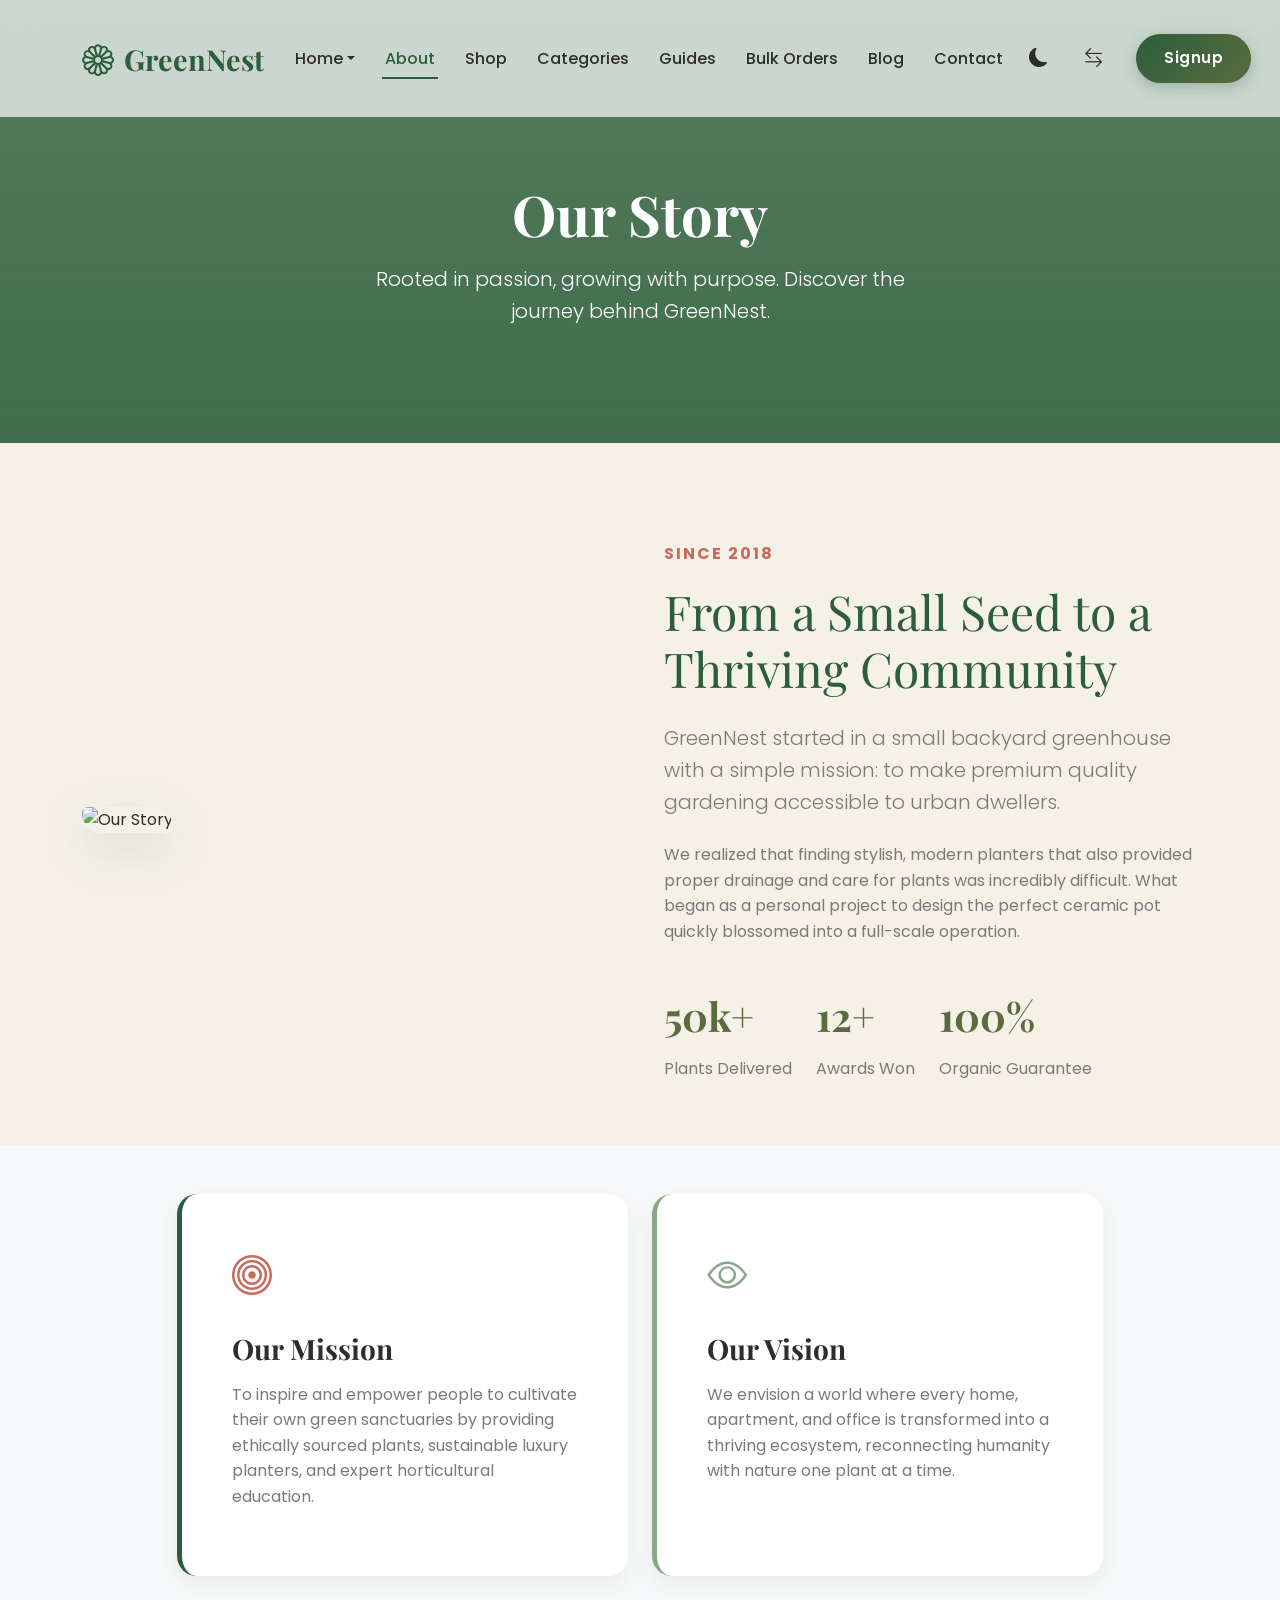
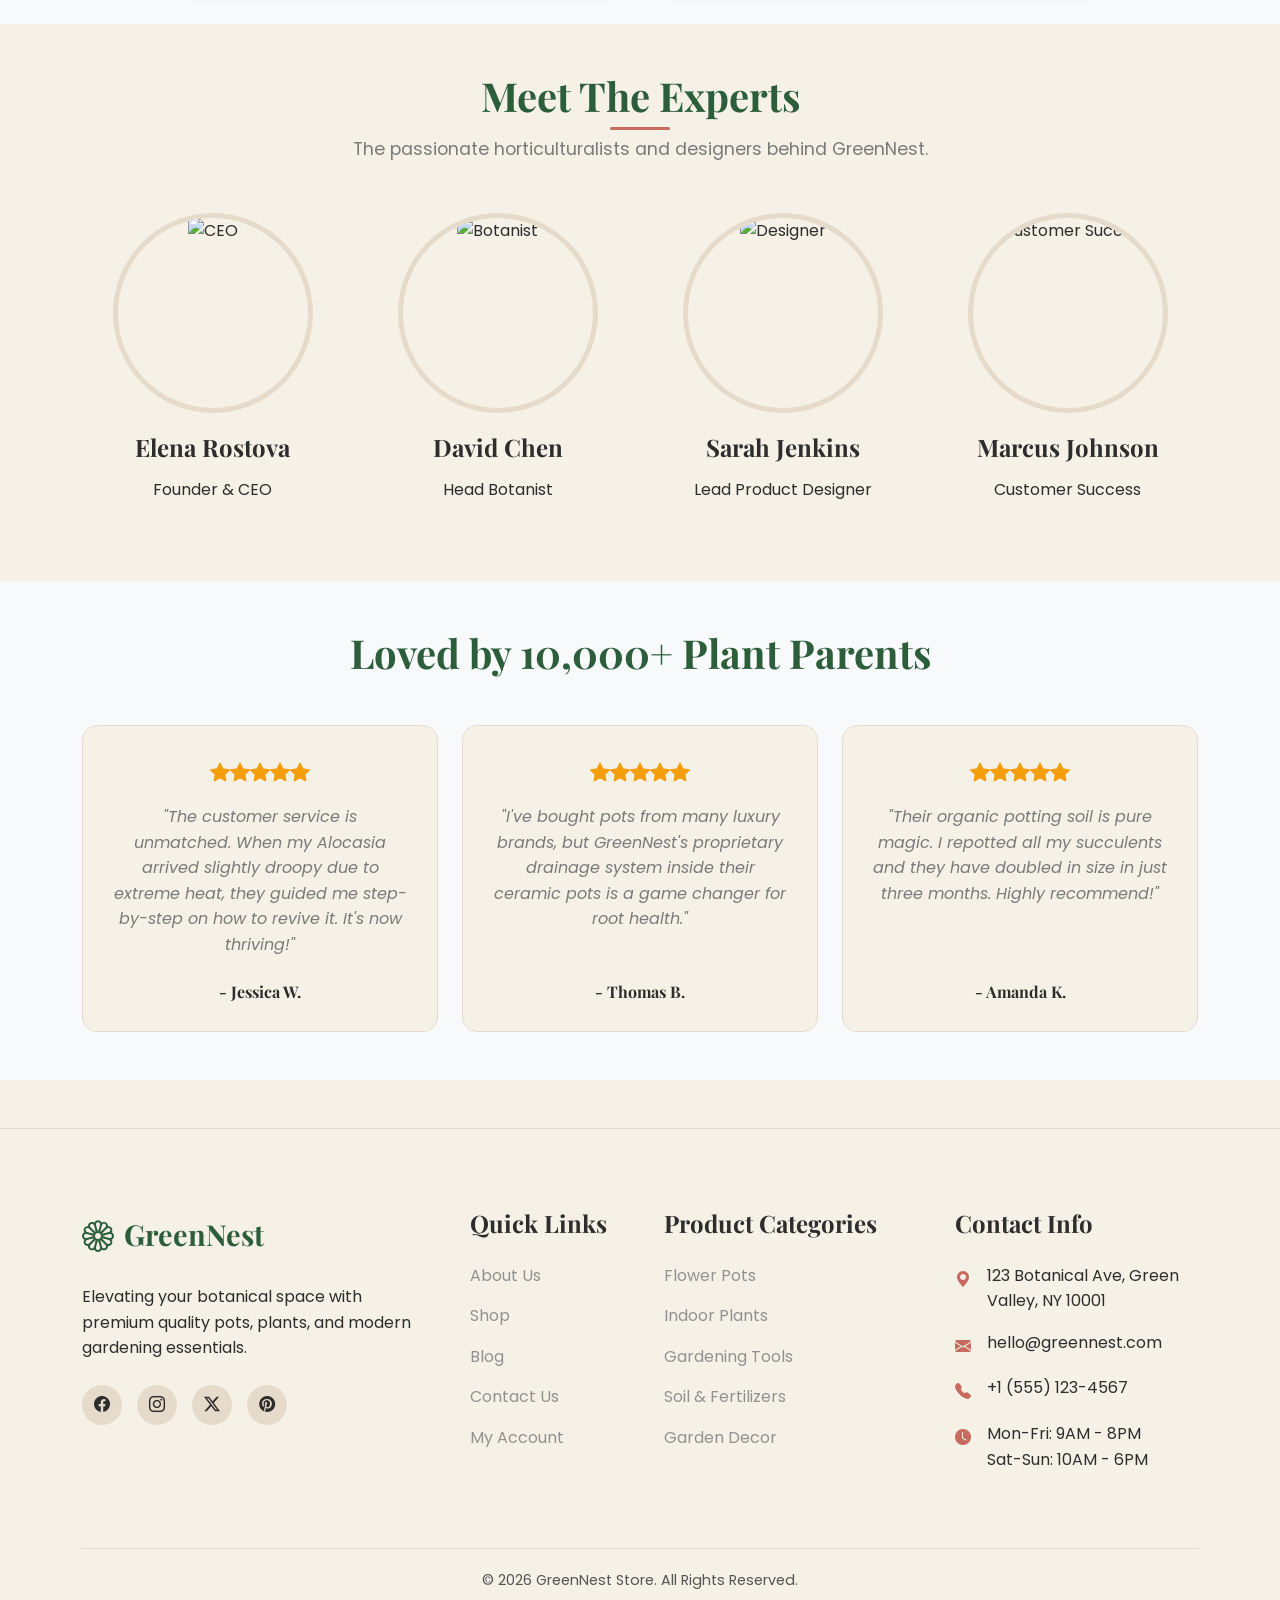
==== commit 9d26dbee: "Replace all broken loremflickr images with permanent Unsplash images" ====
--- a/about.html
+++ b/about.html
@@ -16,7 +16,7 @@
     <style>
         .page-hero {
             padding: 180px 0 100px;
-            background: linear-gradient(rgba(44, 94, 59, 0.8), rgba(44, 94, 59, 0.9)), url('https://loremflickr.com/1920/600/botanical,garden?lock=31') center/cover;
+            background: linear-gradient(rgba(44, 94, 59, 0.8), rgba(44, 94, 59, 0.9)), url('https://images.unsplash.com/photo-1466692476877-6a42511a68ce?q=80&w=1920&auto=format&fit=crop') center/cover;
             color: #fff;
             text-align: center;
         }
@@ -145,7 +145,7 @@
             <div class="container">
                 <div class="row align-items-center g-5">
                     <div class="col-lg-6" data-aos="fade-right">
-                        <img loading="lazy" src="https://loremflickr.com/800/800/greenhouse,founder?lock=32" alt="Our Story" class="story-img">
+                        <img loading="lazy" src="https://images.unsplash.com/photo-1487798452839-c748a707a6b2?q=80&w=800&auto=format&fit=crop" alt="Our Story" class="story-img">
                     </div>
                     <div class="col-lg-6" data-aos="fade-left">
                         <span class="text-uppercase fw-bold mb-3 d-block" style="color: var(--color-terracotta); letter-spacing: 2px;">Since 2018</span>
@@ -205,7 +205,7 @@
                     <div class="col-lg-3 col-md-6" data-aos="fade-up" data-aos-delay="100">
                         <div class="team-member">
                             <div class="team-img-wrap">
-                                <img loading="lazy" src="https://loremflickr.com/400/400/portrait,woman?lock=33" alt="CEO">
+                                <img loading="lazy" src="https://images.unsplash.com/photo-1544005313-94ddf0286df2?q=80&w=200&auto=format&fit=crop" alt="CEO">
                             </div>
                             <h4>Elena Rostova</h4>
                             <p class="text-terracotta">Founder & CEO</p>
@@ -214,7 +214,7 @@
                     <div class="col-lg-3 col-md-6" data-aos="fade-up" data-aos-delay="200">
                         <div class="team-member">
                             <div class="team-img-wrap">
-                                <img loading="lazy" src="https://loremflickr.com/400/400/portrait,man?lock=34" alt="Botanist">
+                                <img loading="lazy" src="https://images.unsplash.com/photo-1506794778202-cad84cf45f1d?q=80&w=200&auto=format&fit=crop" alt="Botanist">
                             </div>
                             <h4>David Chen</h4>
                             <p class="text-terracotta">Head Botanist</p>
@@ -223,7 +223,7 @@
                     <div class="col-lg-3 col-md-6" data-aos="fade-up" data-aos-delay="300">
                         <div class="team-member">
                             <div class="team-img-wrap">
-                                <img loading="lazy" src="https://loremflickr.com/400/400/portrait,woman?lock=35" alt="Designer">
+                                <img loading="lazy" src="https://images.unsplash.com/photo-1534528741775-53994a69daeb?q=80&w=200&auto=format&fit=crop" alt="Designer">
                             </div>
                             <h4>Sarah Jenkins</h4>
                             <p class="text-terracotta">Lead Product Designer</p>
@@ -232,7 +232,7 @@
                     <div class="col-lg-3 col-md-6" data-aos="fade-up" data-aos-delay="400">
                         <div class="team-member">
                             <div class="team-img-wrap">
-                                <img loading="lazy" src="https://loremflickr.com/400/400/portrait,man?lock=42" alt="Customer Success">
+                                <img loading="lazy" src="https://images.unsplash.com/photo-1531427186611-ecfd6d936c79?q=80&w=200&auto=format&fit=crop" alt="Customer Success">
                             </div>
                             <h4>Marcus Johnson</h4>
                             <p class="text-terracotta">Customer Success</p>
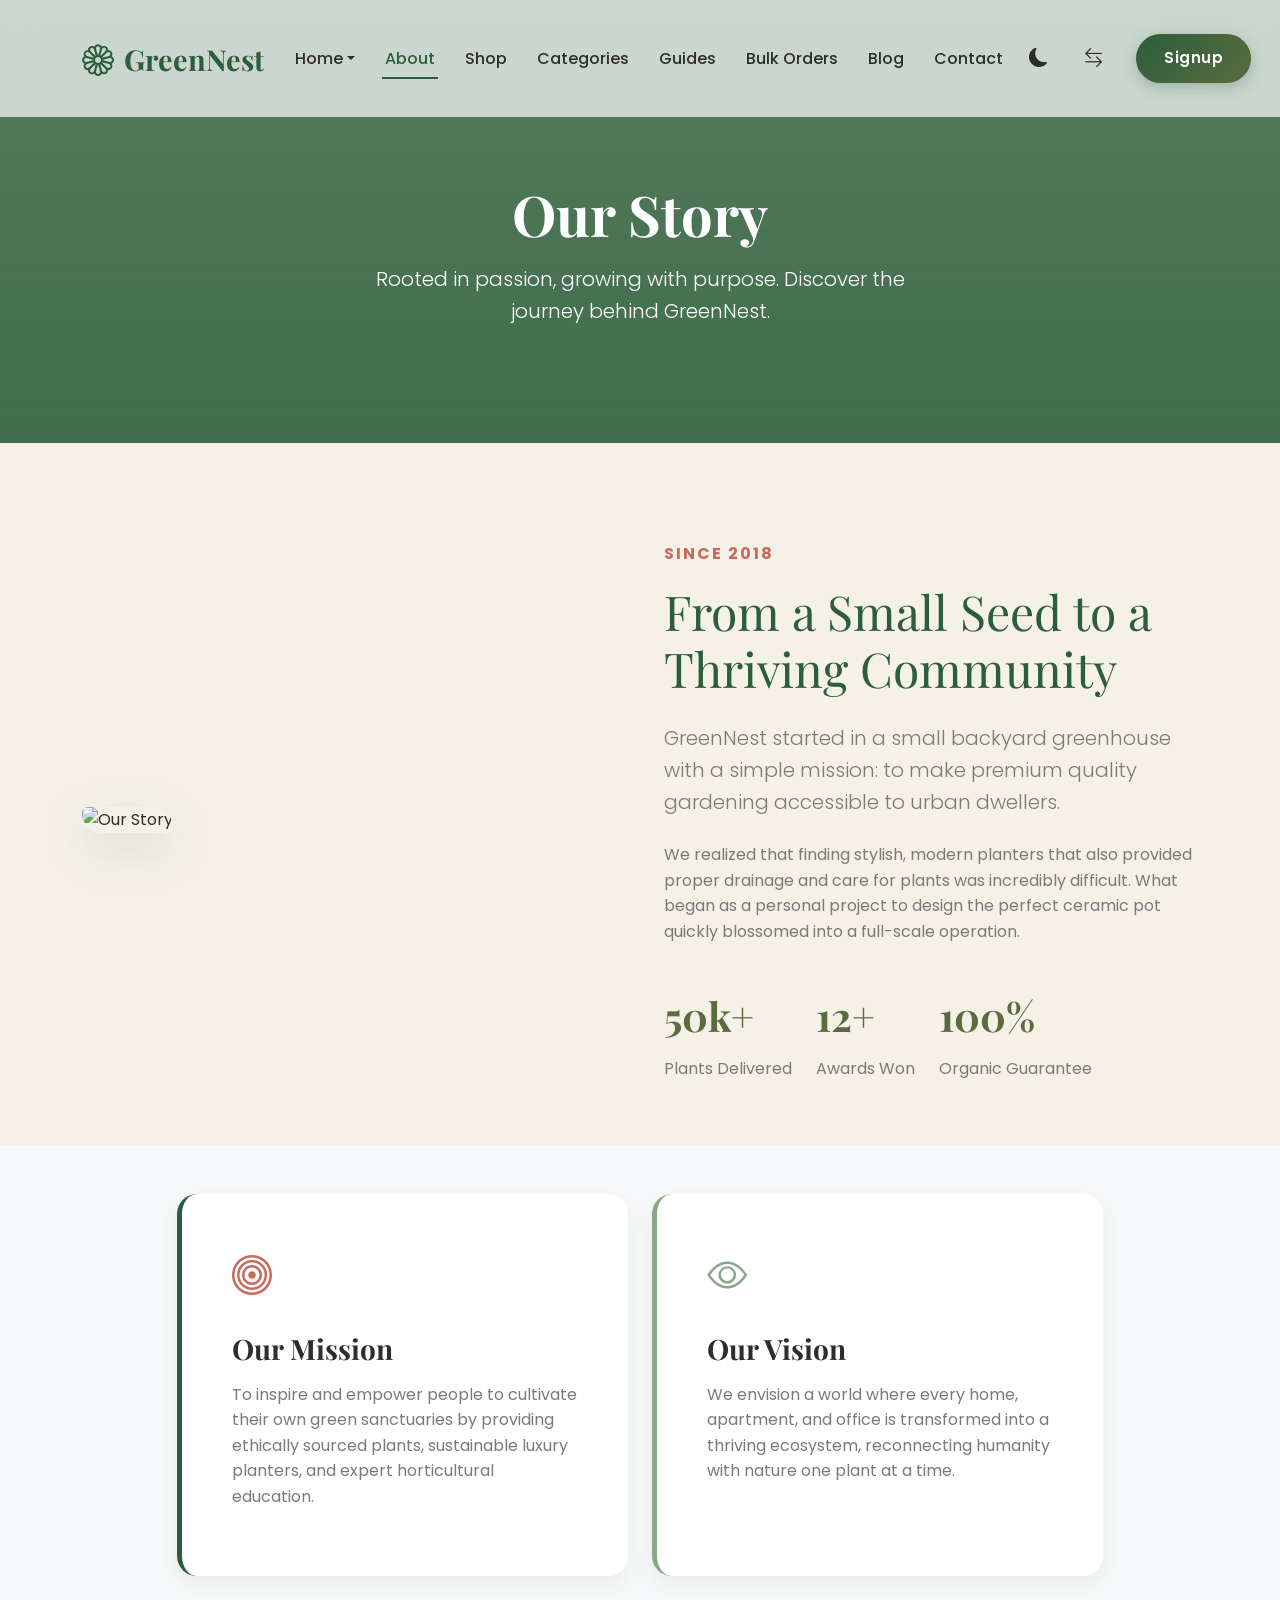
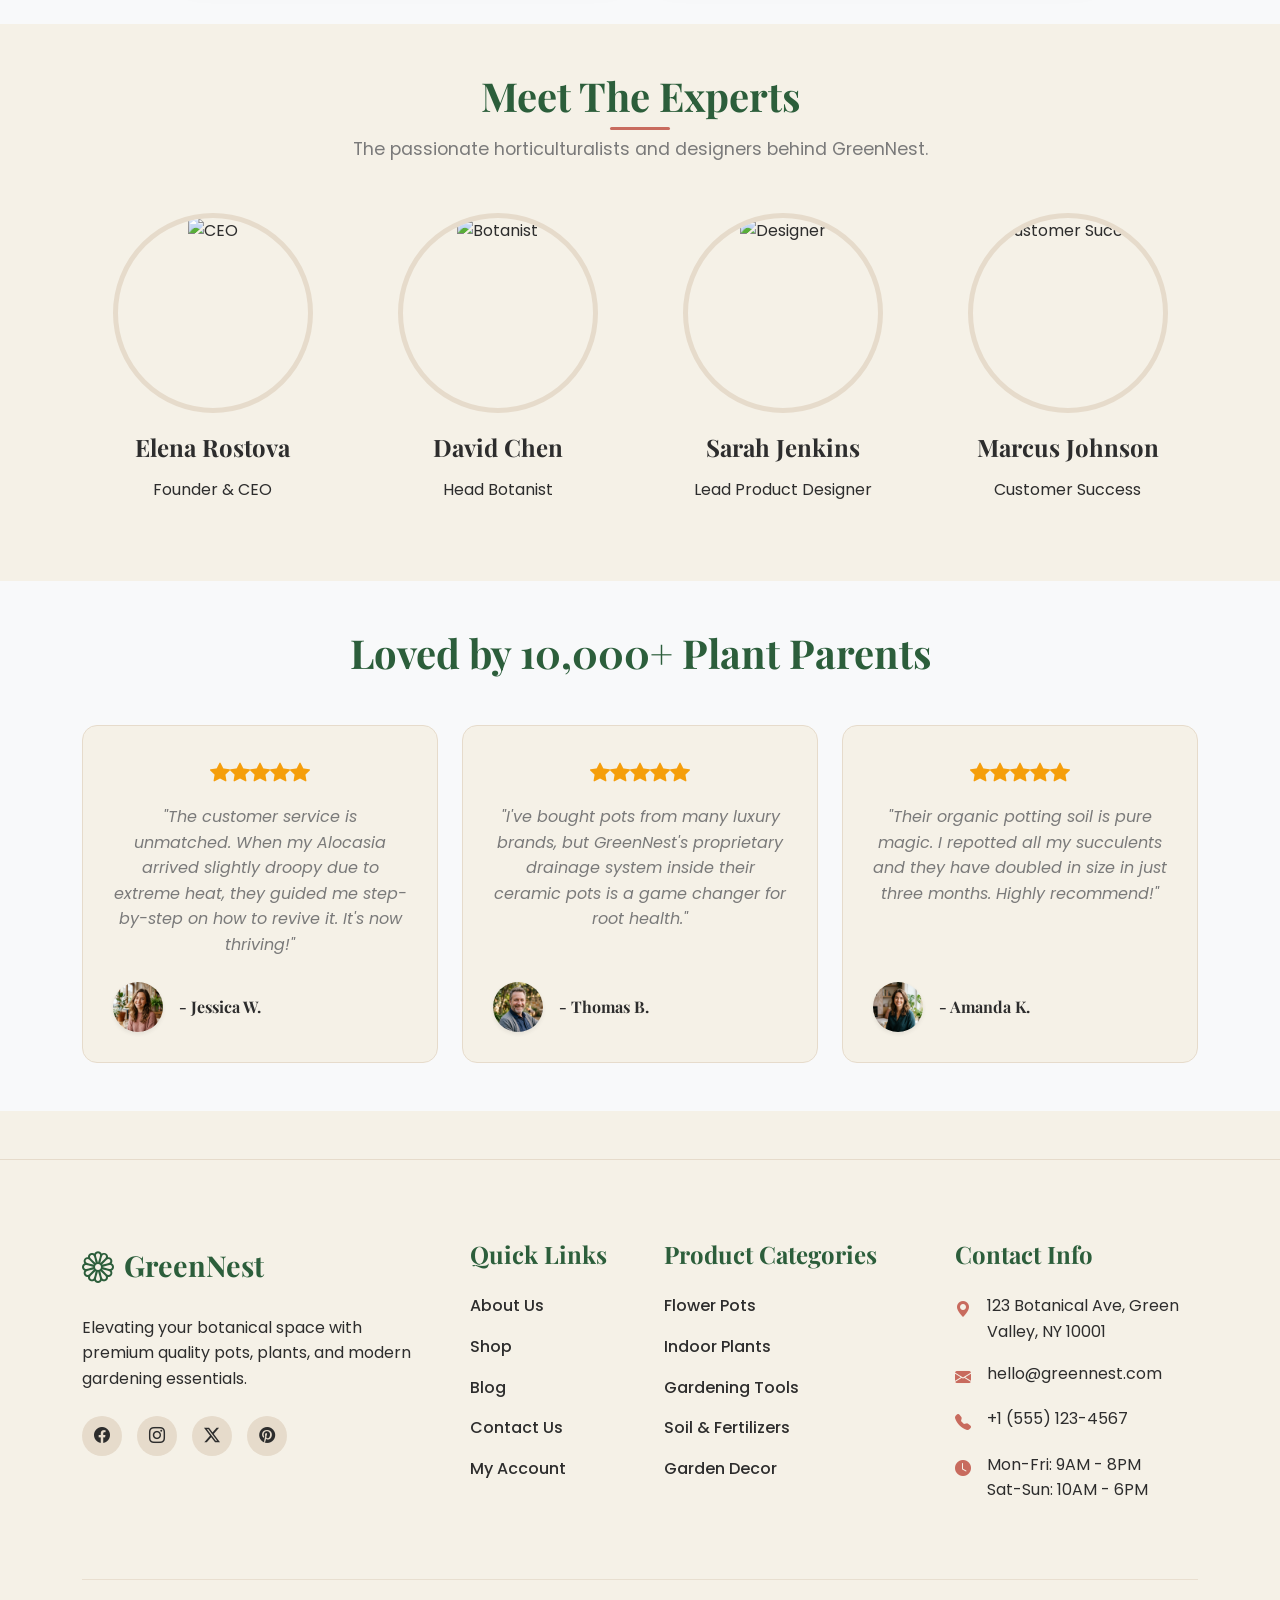
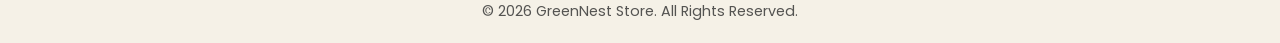
==== commit 1a701ed8: "doc5" ====
--- a/about.html
+++ b/about.html
@@ -89,7 +89,7 @@
     <!-- Header (Shared) -->
     <header class="site-header">
         <div class="container">
-            <nav class="navbar navbar-expand-lg">
+            <nav class="navbar navbar-expand-xl">
                 <a class="navbar-brand" href="index.html">
                     <i class="bi bi-flower1"></i> GreenNest
                 </a>
@@ -254,21 +254,30 @@
                         <div class="review-card h-100">
                             <div class="product-rating mb-3 fs-5"><i class="bi bi-star-fill"></i><i class="bi bi-star-fill"></i><i class="bi bi-star-fill"></i><i class="bi bi-star-fill"></i><i class="bi bi-star-fill"></i></div>
                             <p class="fst-italic text-muted mb-4">"The customer service is unmatched. When my Alocasia arrived slightly droopy due to extreme heat, they guided me step-by-step on how to revive it. It's now thriving!"</p>
-                            <h6 class="fw-bold m-0 mt-auto">- Jessica W.</h6>
+                            <div class="d-flex align-items-center mt-auto">
+                                <img src="images/author_jessica.png" alt="Jessica W." class="rounded-circle me-3 shadow-sm" style="width: 50px; height: 50px; object-fit: cover;">
+                                <h6 class="fw-bold m-0">- Jessica W.</h6>
+                            </div>
                         </div>
                     </div>
                     <div class="col-md-6 col-xl-4" data-aos="flip-left" data-aos-delay="200">
                         <div class="review-card h-100">
                             <div class="product-rating mb-3 fs-5"><i class="bi bi-star-fill"></i><i class="bi bi-star-fill"></i><i class="bi bi-star-fill"></i><i class="bi bi-star-fill"></i><i class="bi bi-star-fill"></i></div>
                             <p class="fst-italic text-muted mb-4">"I've bought pots from many luxury brands, but GreenNest's proprietary drainage system inside their ceramic pots is a game changer for root health."</p>
-                            <h6 class="fw-bold m-0 mt-auto">- Thomas B.</h6>
+                            <div class="d-flex align-items-center mt-auto">
+                                <img src="images/author_thomas.png" alt="Thomas B." class="rounded-circle me-3 shadow-sm" style="width: 50px; height: 50px; object-fit: cover;">
+                                <h6 class="fw-bold m-0">- Thomas B.</h6>
+                            </div>
                         </div>
                     </div>
                     <div class="col-md-6 col-xl-4" data-aos="flip-left" data-aos-delay="300">
                         <div class="review-card h-100">
                             <div class="product-rating mb-3 fs-5"><i class="bi bi-star-fill"></i><i class="bi bi-star-fill"></i><i class="bi bi-star-fill"></i><i class="bi bi-star-fill"></i><i class="bi bi-star-fill"></i></div>
                             <p class="fst-italic text-muted mb-4">"Their organic potting soil is pure magic. I repotted all my succulents and they have doubled in size in just three months. Highly recommend!"</p>
-                            <h6 class="fw-bold m-0 mt-auto">- Amanda K.</h6>
+                            <div class="d-flex align-items-center mt-auto">
+                                <img src="images/author_amanda.png" alt="Amanda K." class="rounded-circle me-3 shadow-sm" style="width: 50px; height: 50px; object-fit: cover;">
+                                <h6 class="fw-bold m-0">- Amanda K.</h6>
+                            </div>
                         </div>
                     </div>
                 </div>
--- a/css/style.css
+++ b/css/style.css
@@ -68,7 +68,8 @@
   transition: background-color var(--transition-fast);
 }
 
-[data-theme="dark"] .bg-theme-light {
+[data-theme="dark"] .bg-theme-light,
+[data-theme="dark"] .bg-light {
   background-color: var(--color-bg) !important;
 }
 
@@ -84,6 +85,15 @@
   color: var(--color-sage-green);
 }
 
+[data-theme="dark"] .table {
+  --bs-table-color: #ffffff !important;
+  color: #ffffff !important;
+  --bs-table-bg: transparent !important;
+}
+[data-theme="dark"] .table .text-muted {
+  color: #adb5bd !important;
+}
+
 .stat-number {
   color: var(--color-olive);
 }
@@ -93,6 +103,16 @@
 
 [data-theme="dark"] .text-muted {
   color: var(--color-text-muted, #A3A3A3) !important;
+}
+
+[data-theme="dark"] .newsletter-section,
+[data-theme="dark"] .newsletter-section h2,
+[data-theme="dark"] .newsletter-section p {
+  color: #F5F1E7 !important;
+}
+
+[data-theme="dark"] .newsletter-section h2::after {
+  background: #F5F1E7 !important;
 }
 
 [data-theme="dark"] .form-check-input {
@@ -490,6 +510,16 @@
   color: #fff;
 }
 
+[data-theme="dark"] .wishlist-btn {
+  background: rgba(34, 40, 36, 0.9); /* Dark background for button */
+  color: var(--color-text); /* Light icon */
+}
+
+[data-theme="dark"] .wishlist-btn:hover {
+  background: var(--color-terracotta);
+  color: #fff;
+}
+
 .quick-view-overlay {
   position: absolute;
   bottom: -50px;
@@ -557,7 +587,7 @@
 
 /* Forms - Glassmorphism */
 .form-control-glass {
-  background: var(--glass-bg);
+  background-color: var(--glass-bg);
   border: 1px solid var(--glass-border);
   color: var(--color-text);
   border-radius: 12px;
@@ -566,10 +596,26 @@
 }
 
 .form-control-glass:focus {
-  background: var(--color-white);
+  background-color: var(--color-white);
   border-color: var(--color-forest-green);
   box-shadow: 0 0 0 4px rgba(44, 94, 59, 0.1);
   color: var(--color-text);
+}
+
+html:not([data-theme="dark"]) .form-control-glass {
+  background-color: rgba(44, 94, 59, 0.05);
+  border: 1px solid rgba(44, 94, 59, 0.2);
+}
+
+html:not([data-theme="dark"]) .form-control-glass:focus {
+  background-color: rgba(44, 94, 59, 0.1);
+  border-color: var(--color-forest-green);
+}
+
+html:not([data-theme="dark"]) footer .form-control-glass {
+  background-color: rgba(255, 255, 255, 0.1);
+  border: 1px solid rgba(255, 255, 255, 0.5);
+  color: #fff;
 }
 
 .form-floating-custom label {
@@ -595,7 +641,11 @@
   font-family: var(--font-secondary);
   font-size: 1.5rem;
   margin-bottom: 25px;
-  color: var(--color-text);
+  color: var(--color-forest-green);
+}
+
+[data-theme="dark"] .footer-title {
+  color: var(--color-sage-green);
 }
 
 .footer-links li {
@@ -603,16 +653,20 @@
 }
 
 .footer-links a {
-  color: var(--color-text-muted);
-  opacity: 0.8;
+  color: var(--color-charcoal);
+  opacity: 1;
   transition: all var(--transition-fast);
   display: inline-flex;
   align-items: center;
   gap: 8px;
+  font-weight: 500;
+}
+
+[data-theme="dark"] .footer-links a {
+  color: #C8CFC9;
 }
 
 .footer-links a:hover {
-  opacity: 1;
   color: var(--color-terracotta);
   transform: translateX(5px);
 }
@@ -727,7 +781,7 @@
 }
 
 /* Responsive Utilities */
-@media (max-width: 991px) {
+@media (max-width: 1199px) {
   .navbar-collapse {
     background: var(--glass-bg);
     backdrop-filter: blur(16px);
@@ -756,3 +810,32 @@
     font-size: 2rem;
   }
 }
+
+/* View All Link Hover Effect */
+.view-all-btn {
+  display: inline-flex;
+  align-items: center;
+  transition: color var(--transition-fast) !important;
+}
+
+.view-all-btn i {
+  transition: transform var(--transition-fast) !important;
+}
+
+.view-all-btn:hover {
+  color: var(--color-terracotta) !important;
+}
+
+.view-all-btn:hover i {
+  transform: translateX(5px) !important;
+}
+
+/* Accordion Icon in Dark Mode */
+[data-theme="dark"] .accordion-button::after {
+  filter: invert(1) grayscale(100%) brightness(200%);
+}
+
+/* Select Dropdown Icon in Dark Mode */
+[data-theme="dark"] .form-select {
+  background-image: url("data:image/svg+xml,%3csvg xmlns='http://www.w3.org/2000/svg' viewBox='0 0 16 16'%3e%3cpath fill='none' stroke='%23ffffff' stroke-linecap='round' stroke-linejoin='round' stroke-width='2' d='m2 5 6 6 6-6'/%3e%3c/svg%3e");
+}
